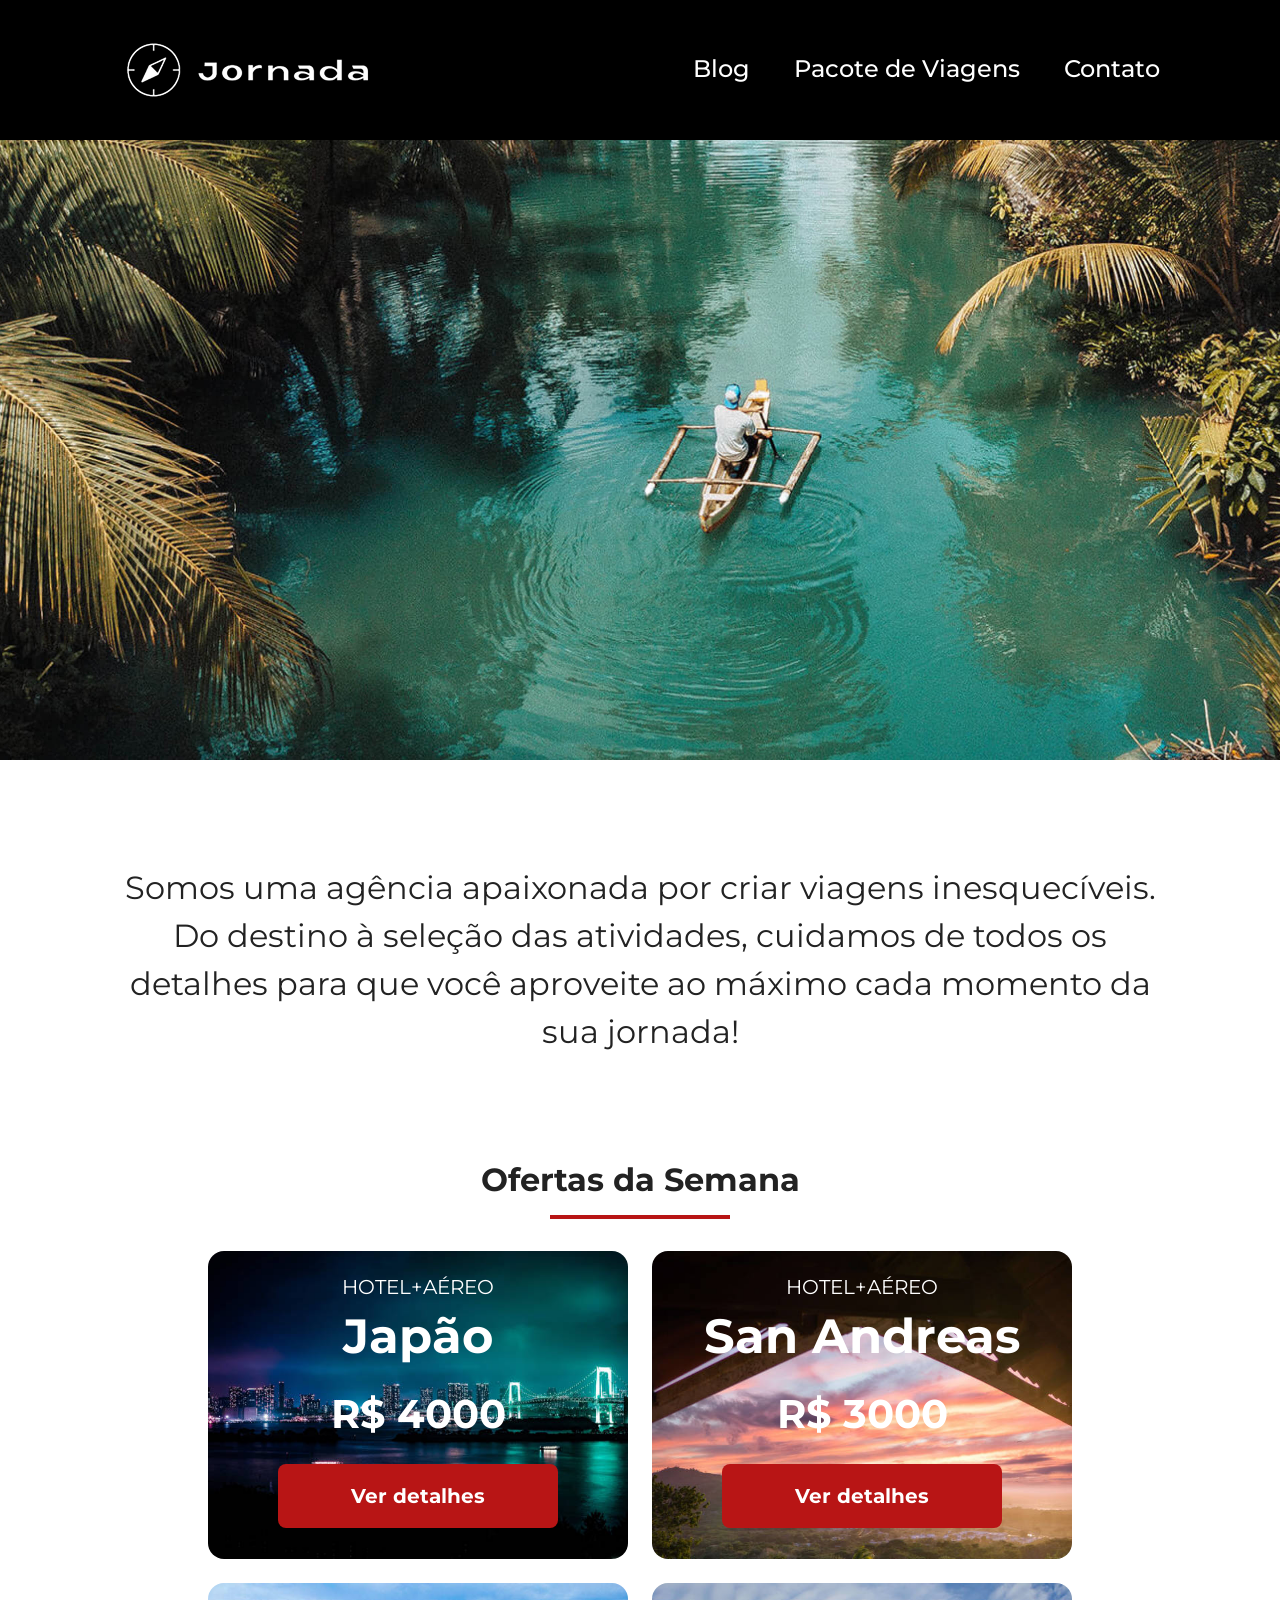
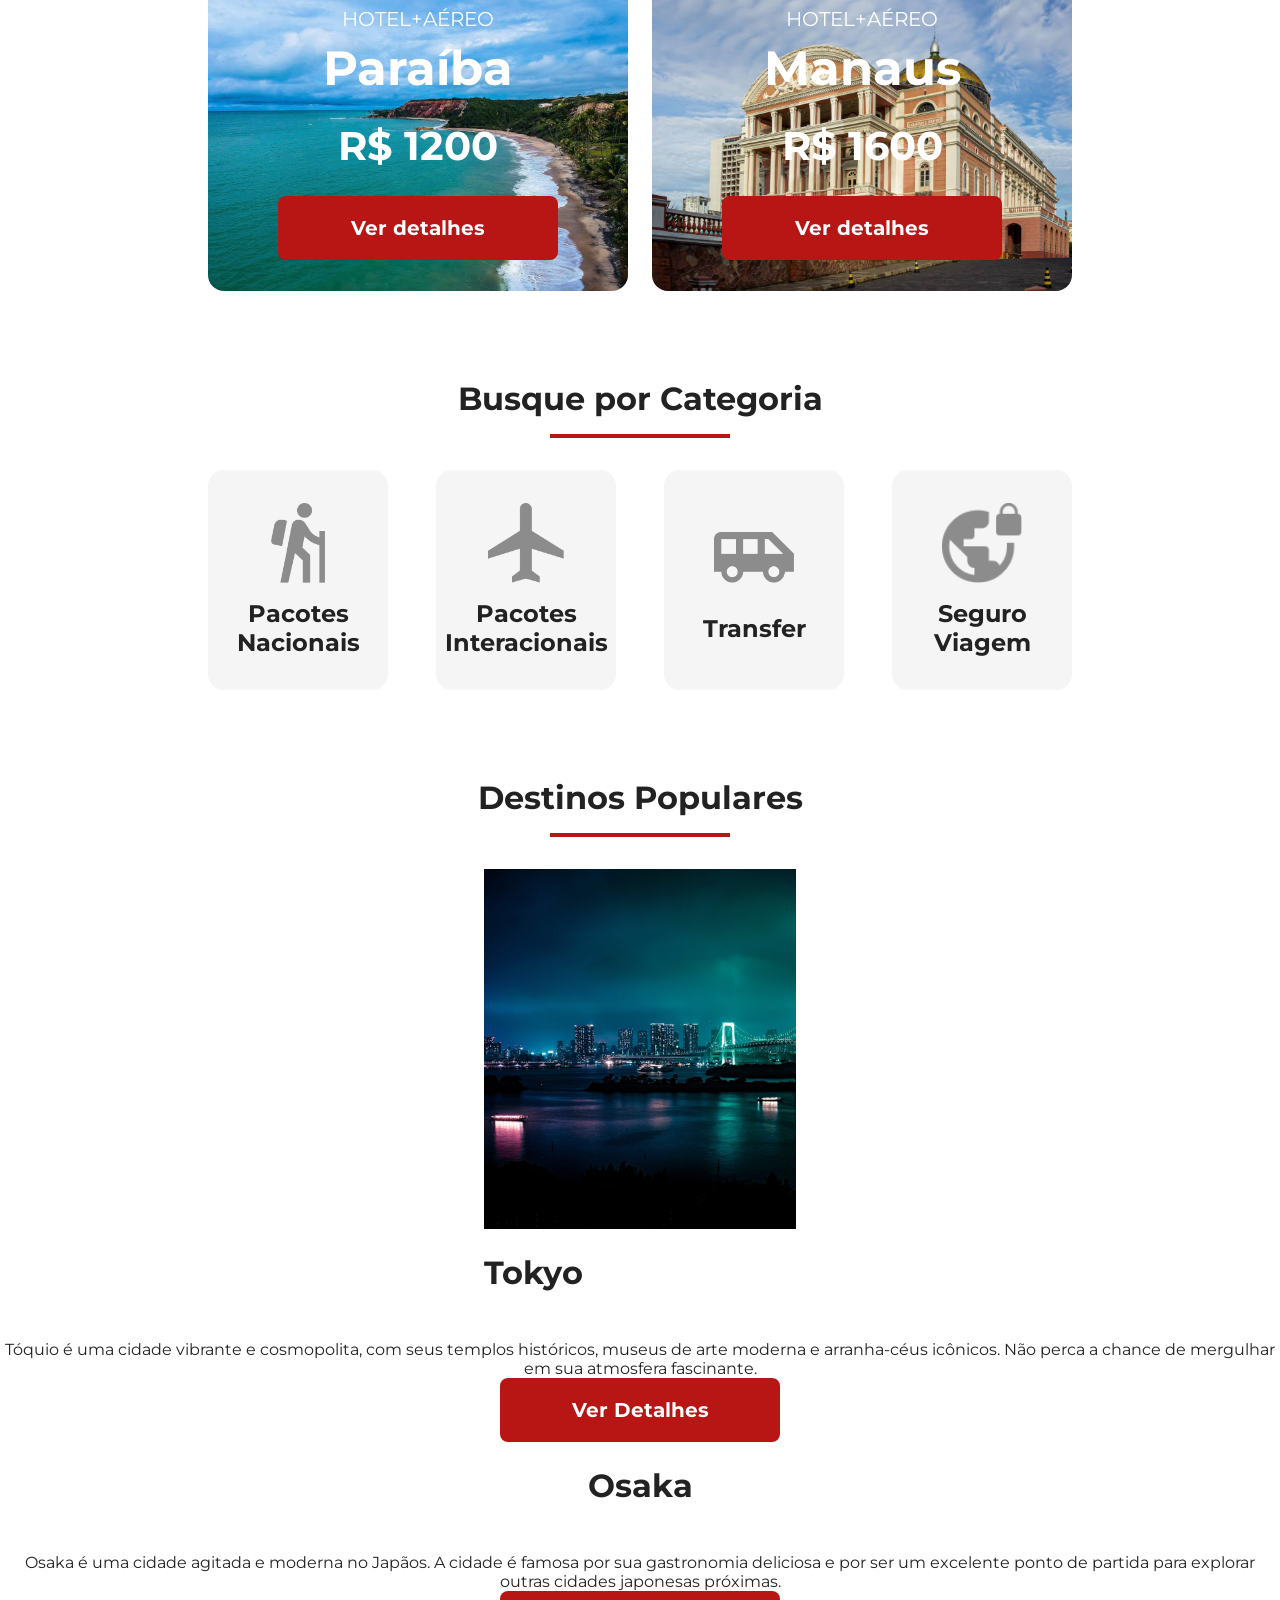
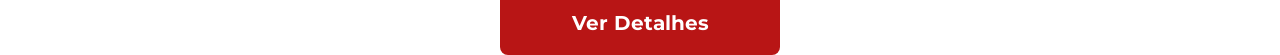
==== index.html @ f6931c03 "cria estrutura dos itens" ====
<!doctype html>
<html lang="pt-br">
  <head>
    <meta charset="UTF-8" />
    <meta name="viewport" content="width=device-width, initial-scale=1.0" />
    <meta name="theme-color" content="#000000" />
    <meta
      name="description"
      content="Jornada Viagens - Os melhores preços e pacotes de viagem do Brasil"
    />
    <meta name="og:title" content="Jornada Viagens" />
    <meta
      name="og:image"
      content="https://inuskull.github.io/jornada-viagens/Img/bussola-jornada-texto-branco.png"
    />
    <meta
      name="og:description"
      content="Os melhores preços e pacotes de viagem do Brasil"
    />
    <meta name="og:type" content="website" />
    <meta name="og:url" content="https://inuskull.github.io/jornada-viagens" />
    <link rel="stylesheet" href="./Css/style.css" />
    <link rel="icon" type="image/png" href="favicon.png" />
    <title>Jornada Viagens</title>
  </head>
  <body>
    <header>
      <a class="logo" href="index.html" title="Voltar para a página inicial">
        <img
          class="img-mobile"
          src="Img/bussola-jornada-branca.png"
          alt="Bússola do logo Jornada Viagens"
        />
        <img
          class="img-desktop"
          src="Img/bussola-jornada-texto-branco.png"
          alt="Logo do logo Jornada Viagens na cor Branca"
        />
      </a>
      <div class="navegation-menu">
        <label for="menu">
          <img src="Img/menu.png" alt="Menu" />
        </label>
        <input type="checkbox" id="menu" hidden />
        <nav>
          <ul class="list-links">
            <li>
              <a href="blog.html" target="_blank" title="Acessar Blog">Blog</a>
            </li>
            <li>
              <a
                href="pacotes.html"
                target="_blank"
                title="Acessar Pacotes de Viagem"
                >Pacote de Viagens</a
              >
            </li>
            <li>
              <a href="contato.html" target="_blank" title="Acessar Contato"
                >Contato</a
              >
            </li>
          </ul>
        </nav>
      </div>
    </header>
    <section class="hero">
      <div class="hero-img"></div>
      <h2>
        Somos uma agência apaixonada por criar viagens inesquecíveis. Do destino
        à seleção das atividades, cuidamos de todos os detalhes para que você
        aproveite ao máximo cada momento da sua jornada!
      </h2>
    </section>
    <section class="offers">
      <div class="section-title">
        <h2>Ofertas da Semana</h2>
        <hr />
      </div>
      <div class="offers-cards">
        <article class="card japao">
          <header>
            <p>HOTEL+AÉREO</p>
            <h3>
              Japão <br />
              <span> R$ 4000 </span>
            </h3>
          </header>
          <footer>
            <a class="button" href="#">Ver detalhes</a>
          </footer>
        </article>
        <article class="card sanandreas">
          <header>
            <p>HOTEL+AÉREO</p>
            <h3>
              San Andreas <br />
              <span> R$ 3000 </span>
            </h3>
          </header>
          <footer>
            <a class="button" href="#">Ver detalhes</a>
          </footer>
        </article>
        <article class="card paraiba">
          <header>
            <p>HOTEL+AÉREO</p>
            <h3>
              Paraíba <br />
              <span> R$ 1200 </span>
            </h3>
          </header>
          <footer>
            <a class="button" href="#">Ver detalhes</a>
          </footer>
        </article>
        <article class="card manaus">
          <header>
            <p>HOTEL+AÉREO</p>
            <h3>
              Manaus <br />
              <span> R$ 1600 </span>
            </h3>
          </header>
          <footer>
            <a class="button" href="#">Ver detalhes</a>
          </footer>
        </article>
      </div>
    </section>
    <section class="categories">
      <div class="section-title">
        <h2>Busque por Categoria</h2>
        <hr />
      </div>
      <div class="categories-cards">
        <a
          class="card"
          href="#"
          target="_blank"
          title="Busque pela categoria Pacotes Nacionais"
        >
          <img
            src="Img/ícone - pacotes nacionais.png"
            alt="Ícone cinza representando uma pessoa fazendo tracking."
          />
          <h3>
            Pacotes<br />
            Nacionais
          </h3>
        </a>

        <a
          class="card"
          href="#"
          target="_blank"
          title="Busque pela categoria Pacotes interacionais"
        >
          <img
            src="Img/ícone - pacotes interacionais.png"
            alt="Ícone cinza de um avião."
          />
          <h3>Pacotes Interacionais</h3>
        </a>

        <a
          class="card"
          href="#"
          target="_blank"
          title="Busque pela categoria Transfer"
        >
          <img src="Img/ícone -transfer.png" alt="Ícone de uma vãn zinza." />
          <h3>Transfer</h3>
        </a>

        <a
          class="card"
          href="#"
          target="_blank"
          title="Busque pela Seguro Viagem"
        >
          <img
            src="Img/ícone - seguro viagem.png"
            alt="Ícone do planeta terra cinza com um cadeado ao seu lado."
          />
          <h3>
            Seguro<br />
            Viagem
          </h3>
        </a>
      </div>
    </section>
    <section class="destinations">
      <div class="section-title">
        <h2>Destinos Populares</h2>
        <hr />
      </div>
      <div class="destinations-items">
        <article class="item">
          <header>
            <div class="img-item-tokyo"></div>
            <h4>Tokyo</h4>
          </header>

          <p>
            Tóquio é uma cidade vibrante e cosmopolita, com seus templos
            históricos, museus de arte moderna e arranha-céus icônicos. Não
            perca a chance de mergulhar em sua atmosfera fascinante.
          </p>
          <footer>
            <a class="button"> Ver Detalhes </a>
          </footer>
        </article>

        <article class="item">
          <header>
            <div class="img-item-osaka"></div>
            <h4>Osaka</h4>
          </header>
          <p>
            Osaka é uma cidade agitada e moderna no Japãos. A cidade é famosa
            por sua gastronomia deliciosa e por ser um excelente ponto de
            partida para explorar outras cidades japonesas próximas.
          </p>
          <footer>
            <a class="button"> Ver Detalhes </a>
          </footer>
        </article>
      </div>
    </section>
  </body>
</html>
---- Css/style.css ----
@import url(global.css);
@import url(header.css);
@import url(hero.css);
@import url(offers.css);
@import url(categories.css);
@import url(destination.css);
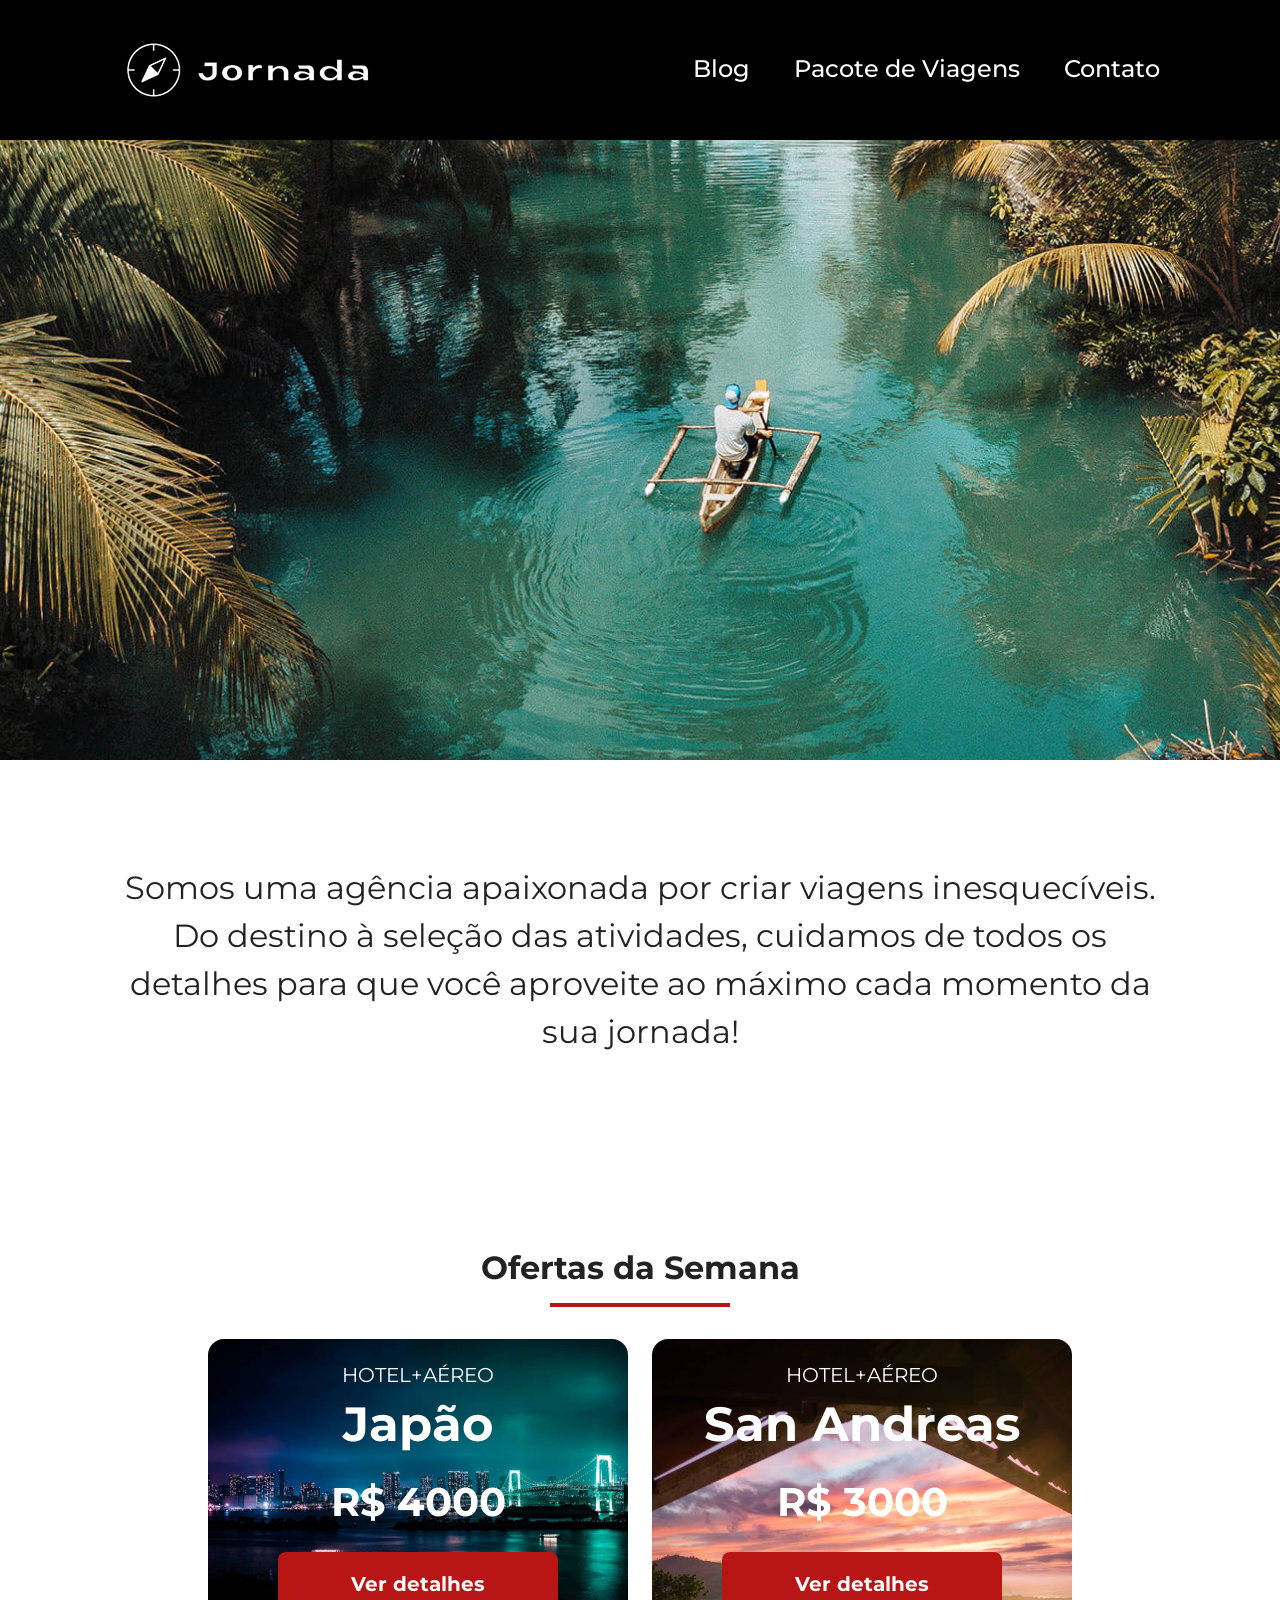
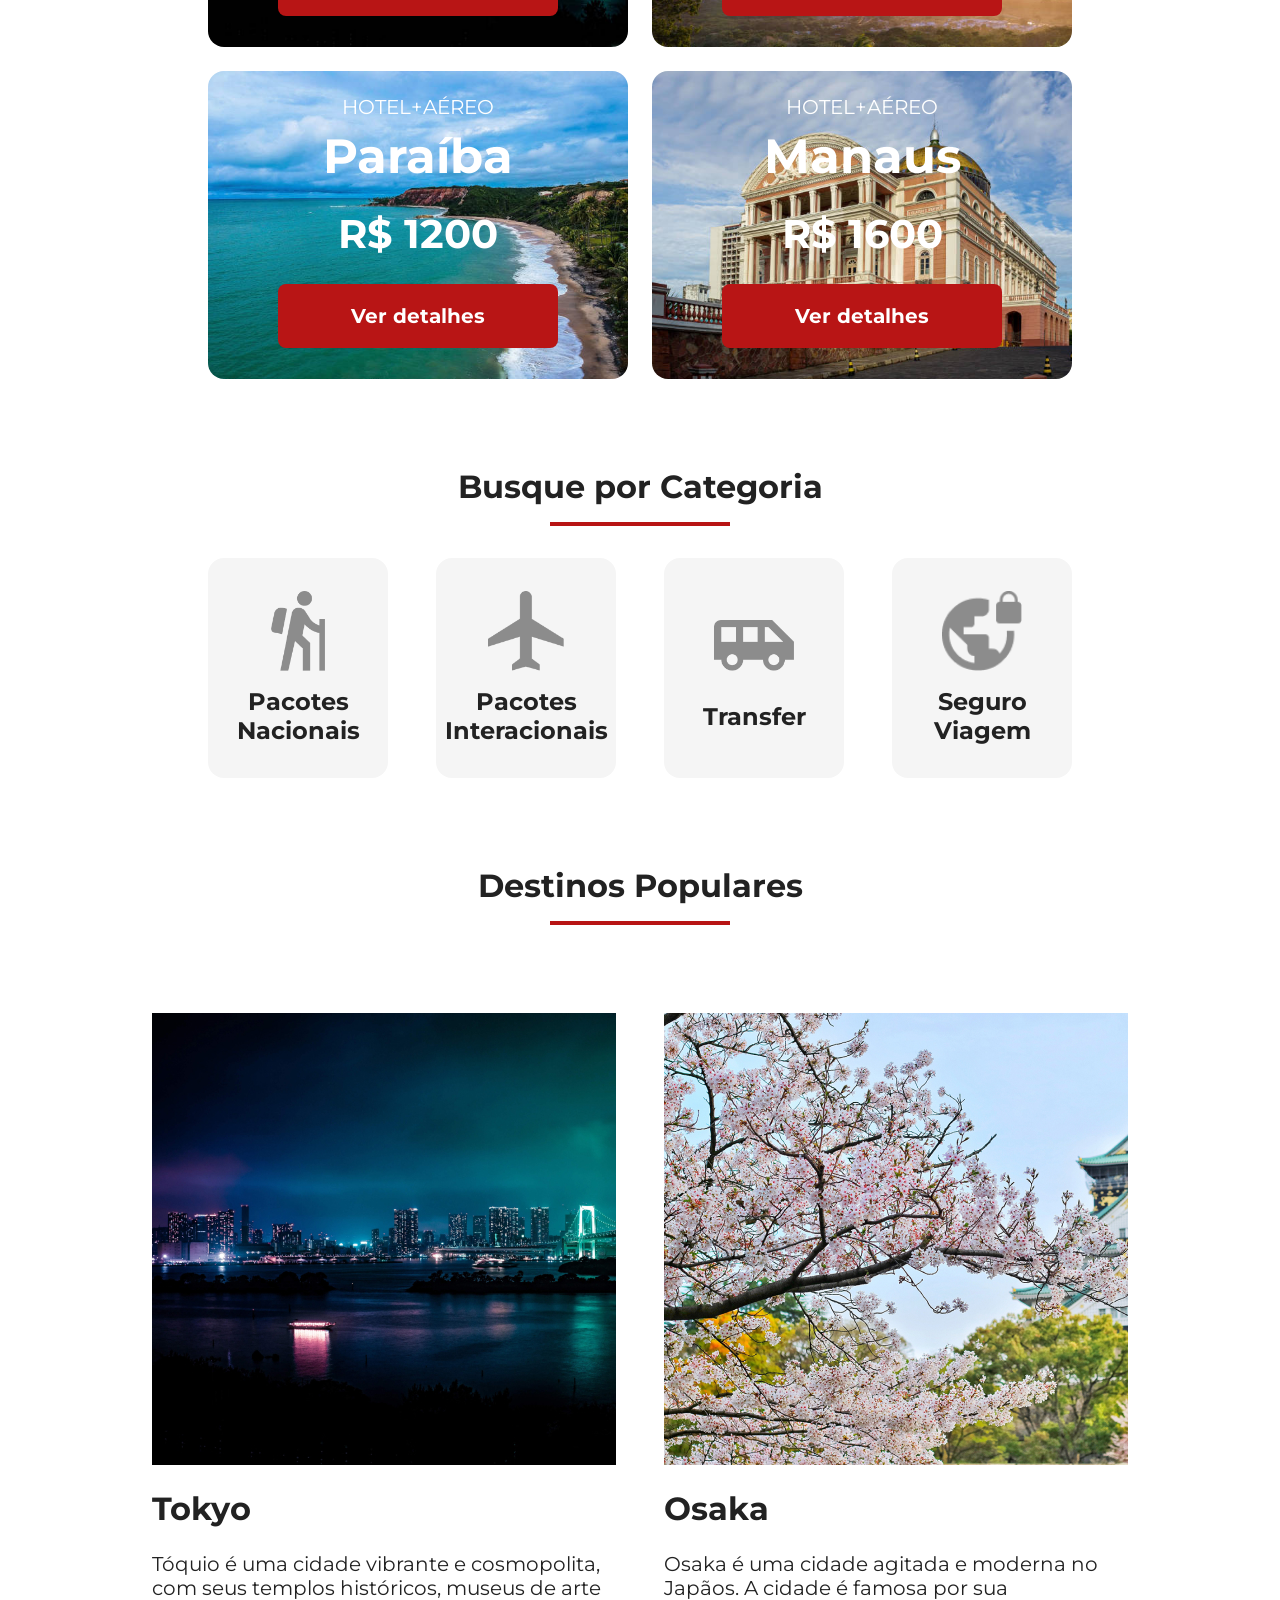
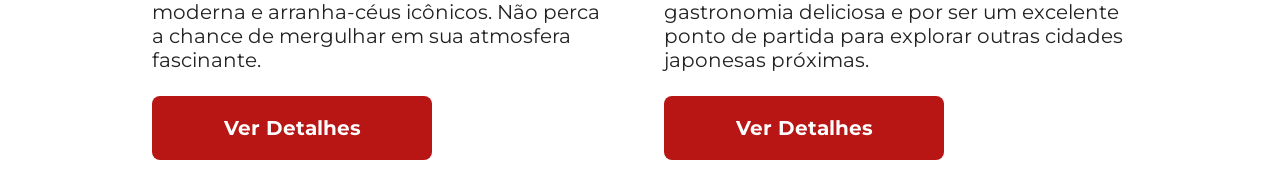
==== commit 4e7d08ac: "finaliza estilização do destinos" ====
--- a/index.html
+++ b/index.html
@@ -208,7 +208,14 @@
             perca a chance de mergulhar em sua atmosfera fascinante.
           </p>
           <footer>
-            <a class="button"> Ver Detalhes </a>
+            <a
+              class="button"
+              href="#"
+              target="_blank"
+              title="Veja mais detalhes do destino Tokyo"
+            >
+              Ver Detalhes
+            </a>
           </footer>
         </article>
 
@@ -223,7 +230,14 @@
             partida para explorar outras cidades japonesas próximas.
           </p>
           <footer>
-            <a class="button"> Ver Detalhes </a>
+            <a
+              class="button"
+              href="#"
+              target="_blank"
+              title="Veja mais detalhes do destino Osaka"
+            >
+              Ver Detalhes
+            </a>
           </footer>
         </article>
       </div>
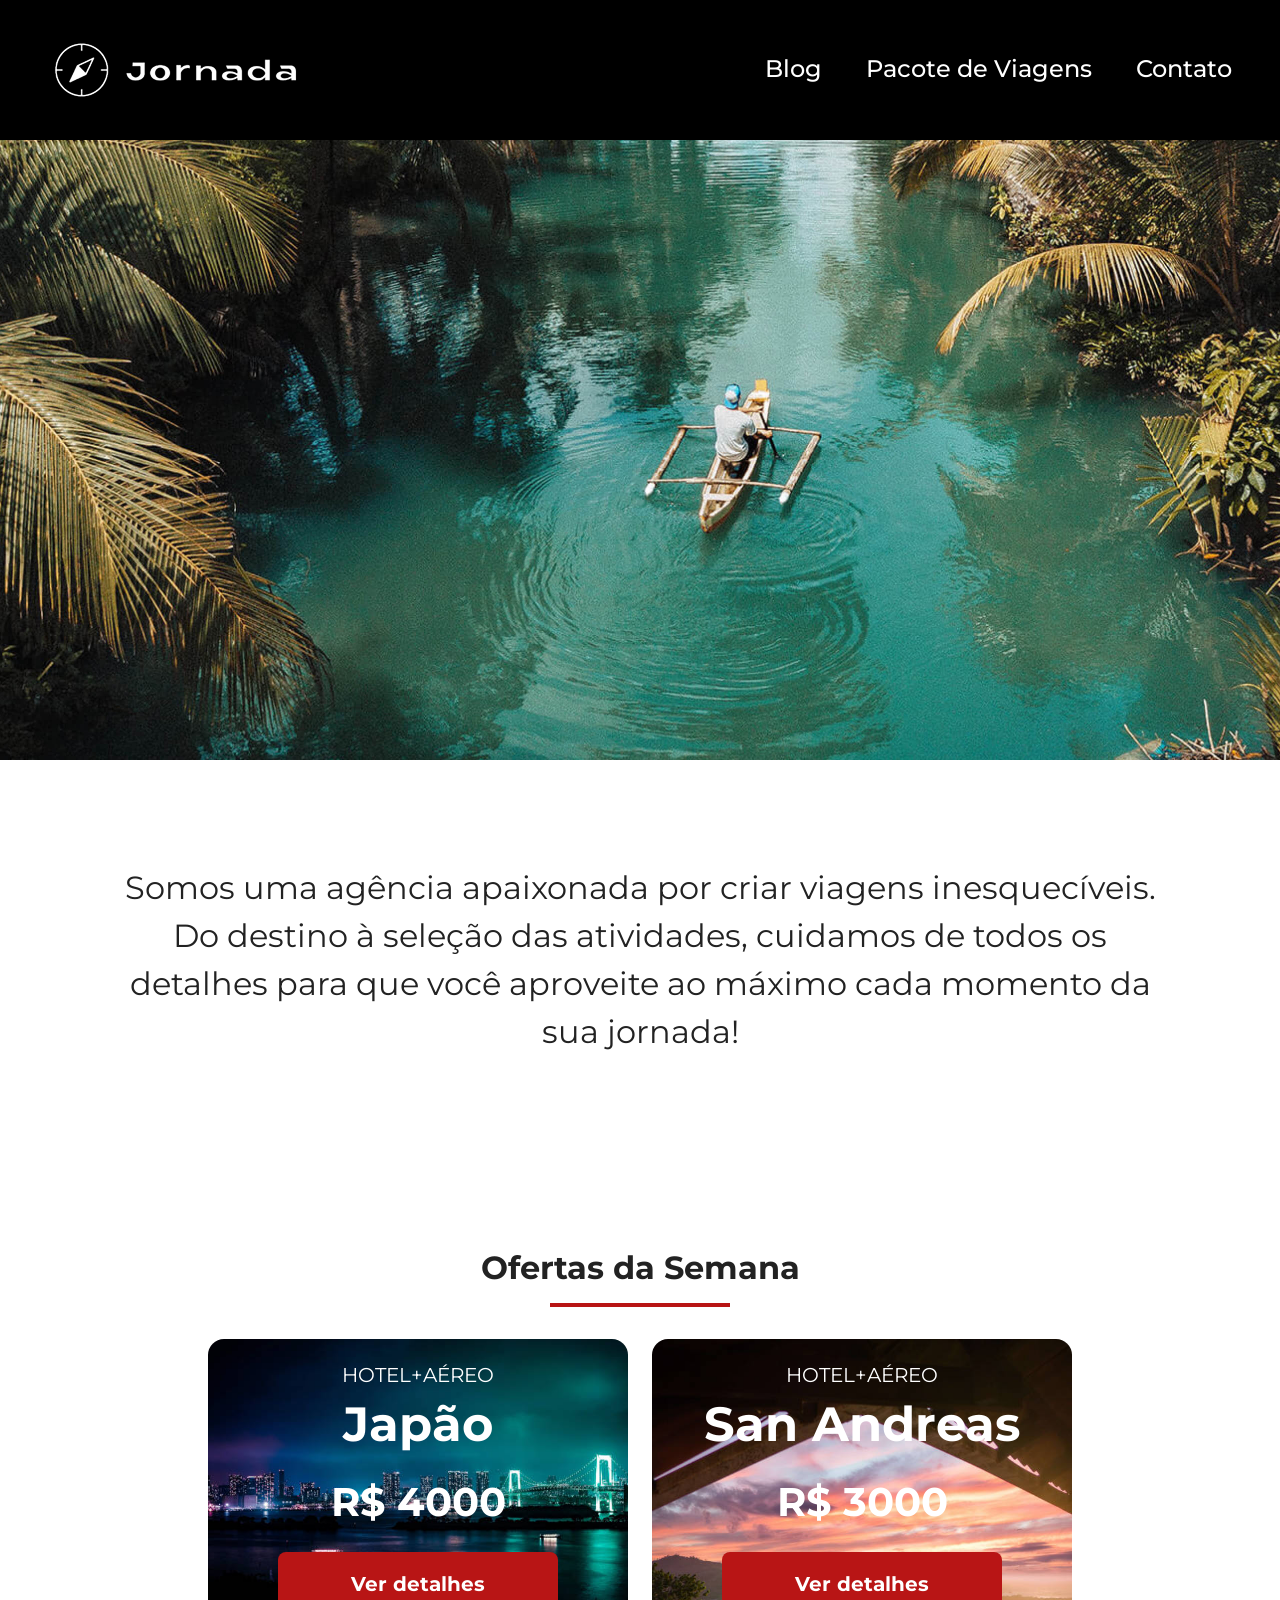
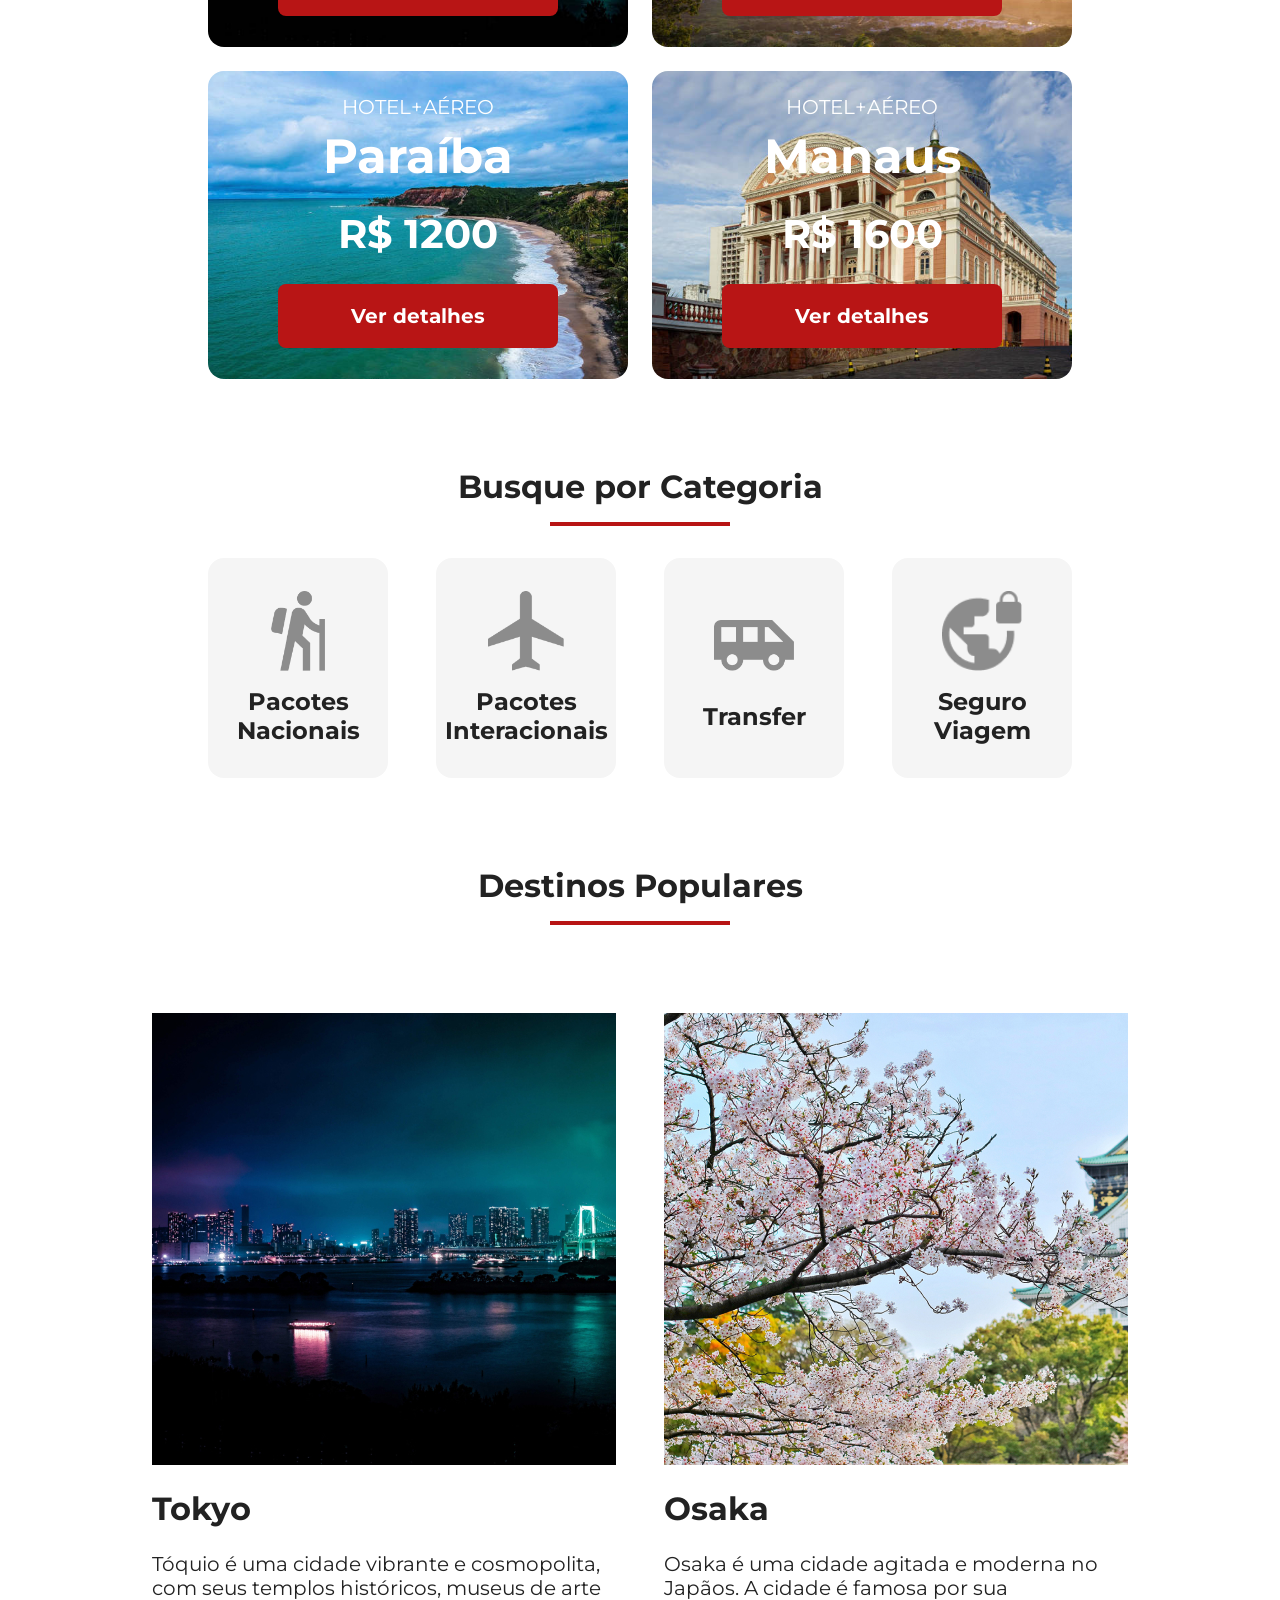
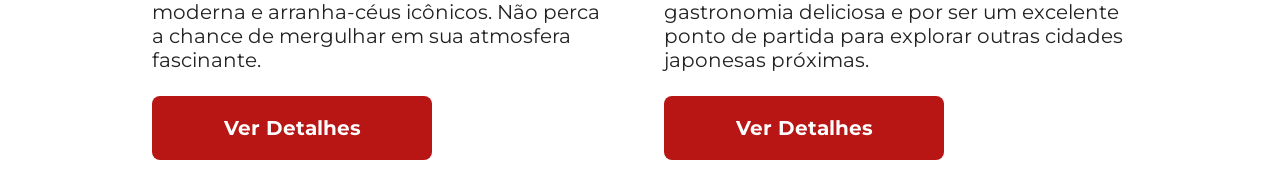
==== commit 6a8ae08a: "conserta header" ====
--- a/index.html
+++ b/index.html
@@ -24,7 +24,7 @@
     <title>Jornada Viagens</title>
   </head>
   <body>
-    <header>
+    <header class="main-header">
       <a class="logo" href="index.html" title="Voltar para a página inicial">
         <img
           class="img-mobile"
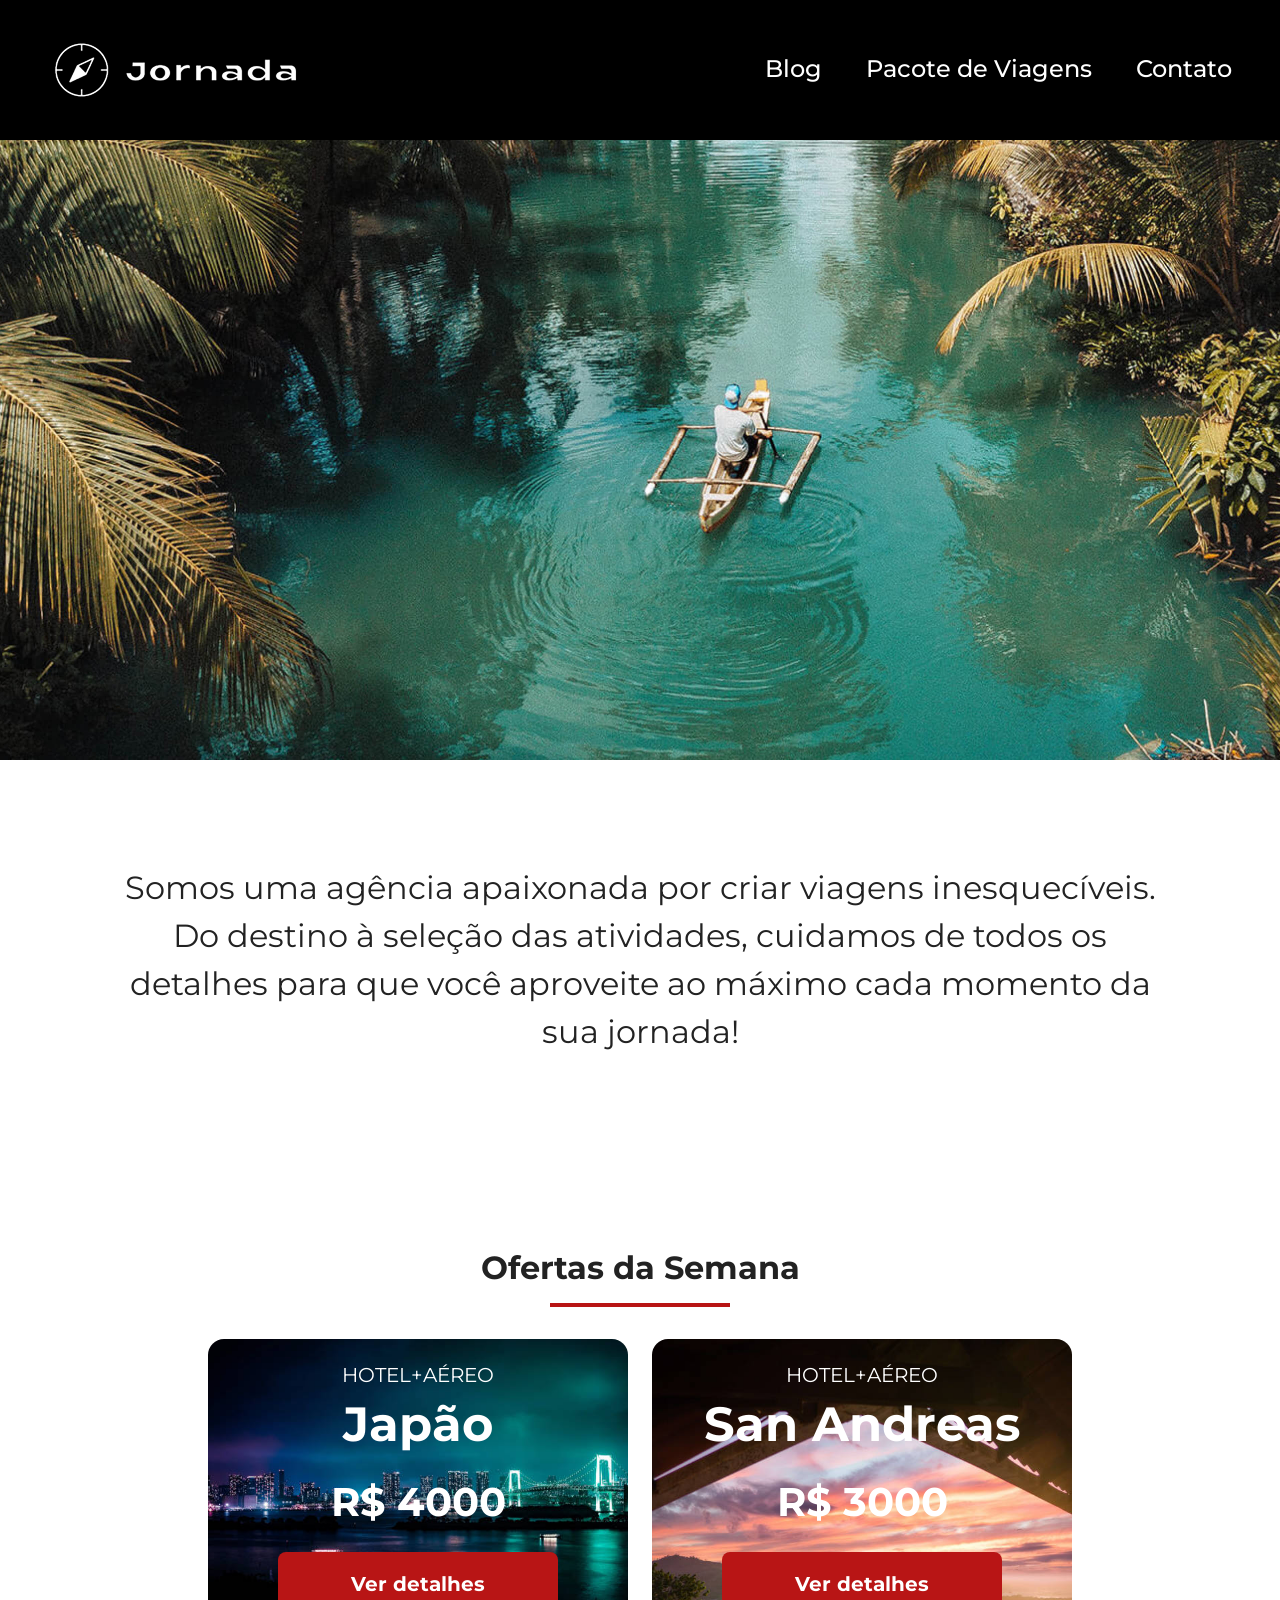
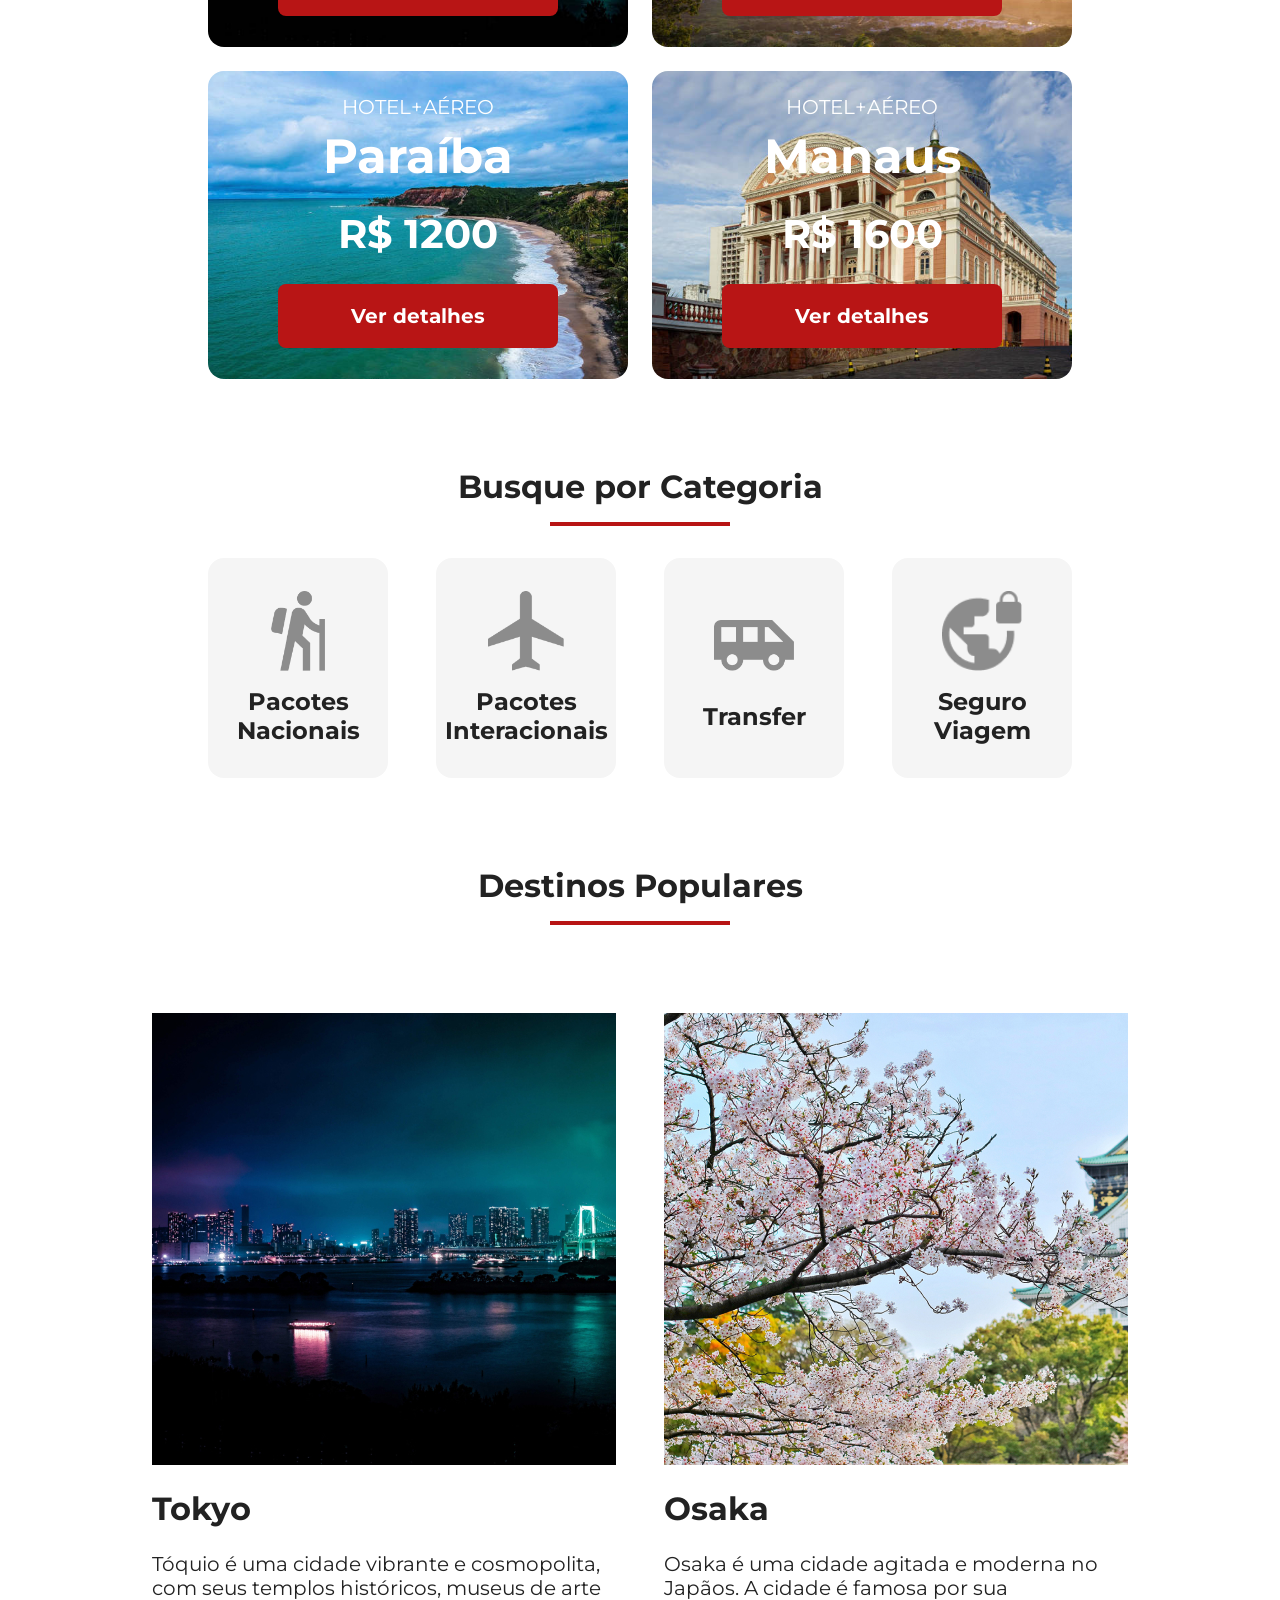
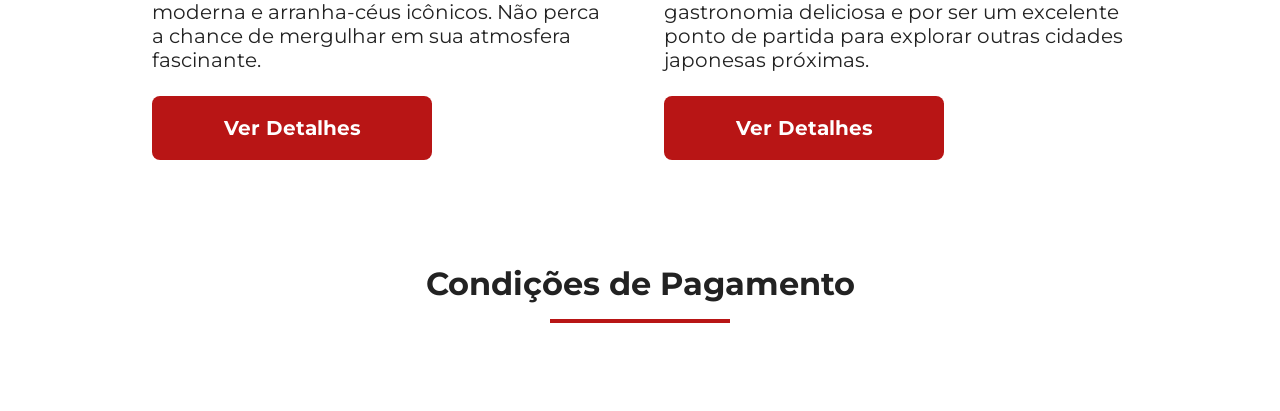
==== commit e4423339: "adiciona estrutura da seção payments" ====
--- a/index.html
+++ b/index.html
@@ -242,5 +242,20 @@
         </article>
       </div>
     </section>
+    <section class="payments">
+      <div class="section-title">
+        <h2>Condições de Pagamento</h2>
+        <hr />
+      </div>
+      <div class="text-content">
+        <h3></h3>
+        <p></p>
+      </div>
+      <div class="image-content">
+       <div class="image bag"></div>
+       <div class="image passport"></div>
+       <div class="image people"></div>
+      </div>
+    </section>
   </body>
 </html>
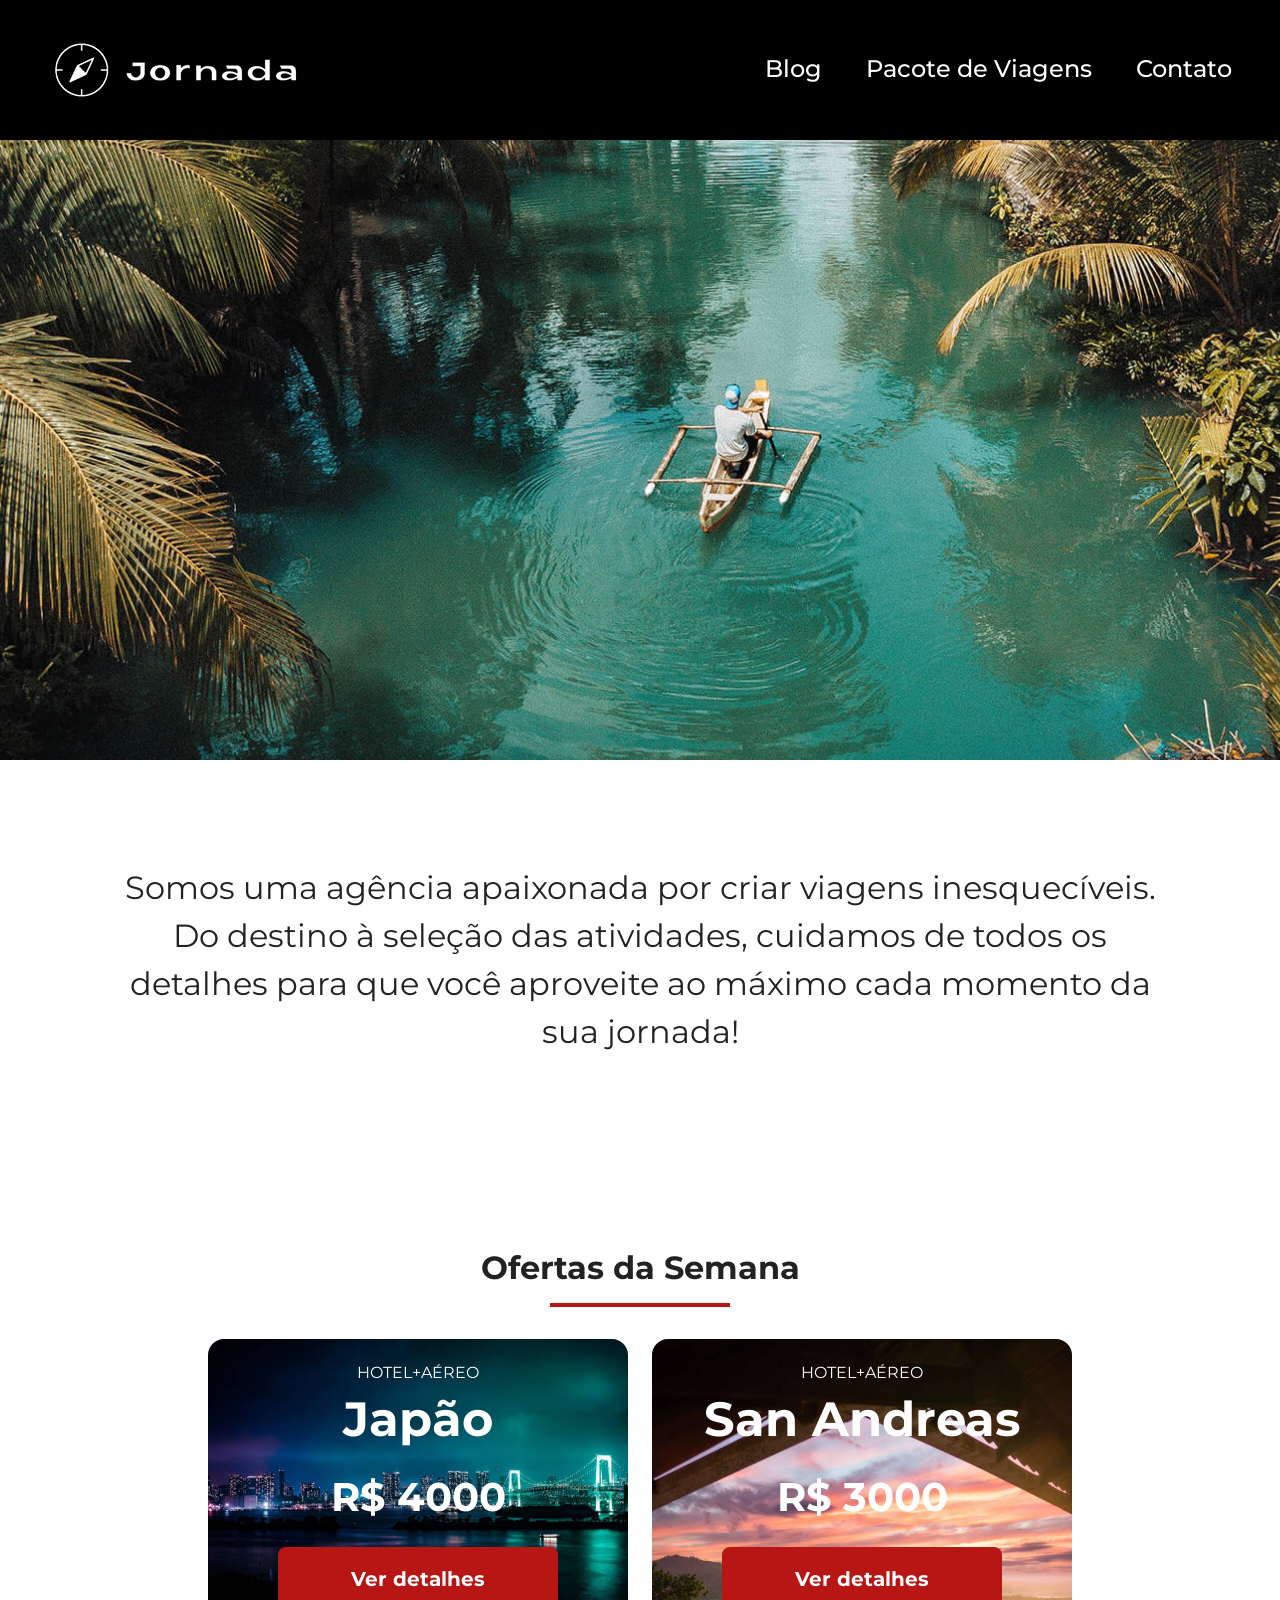
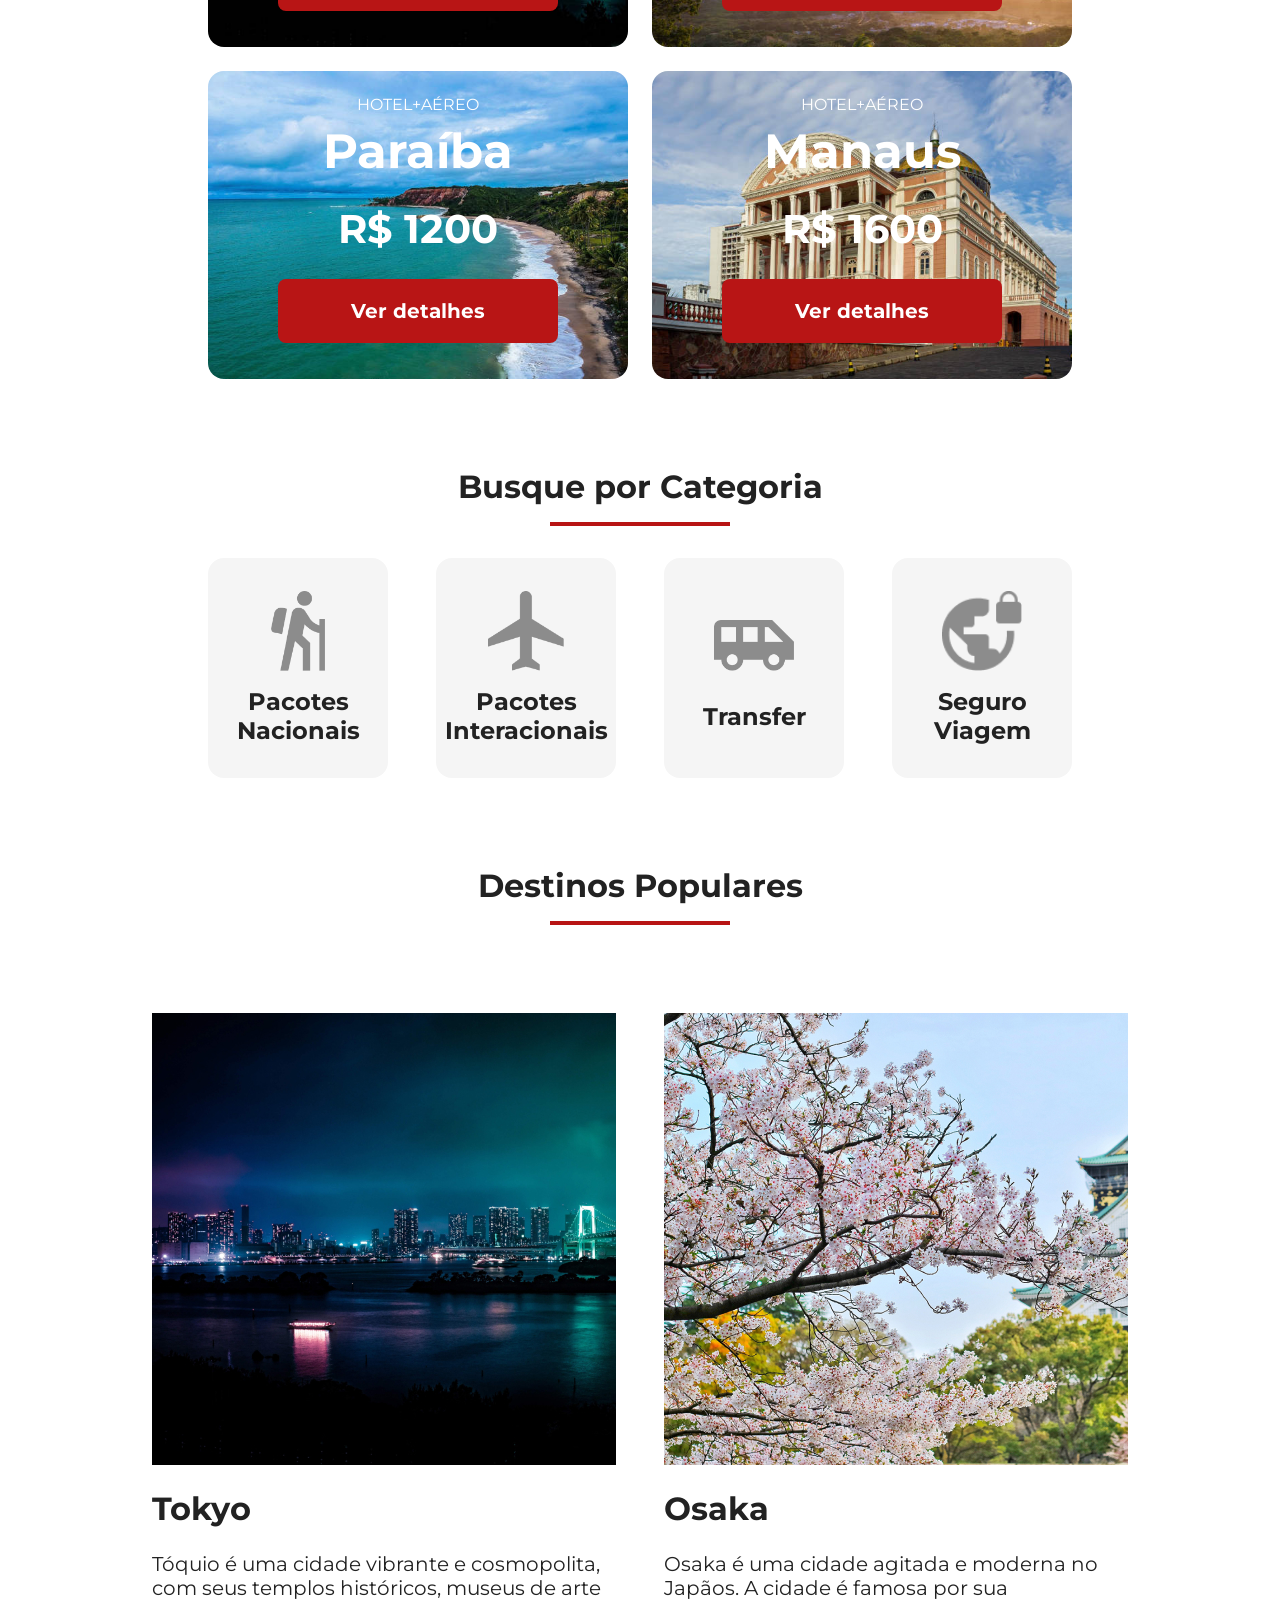
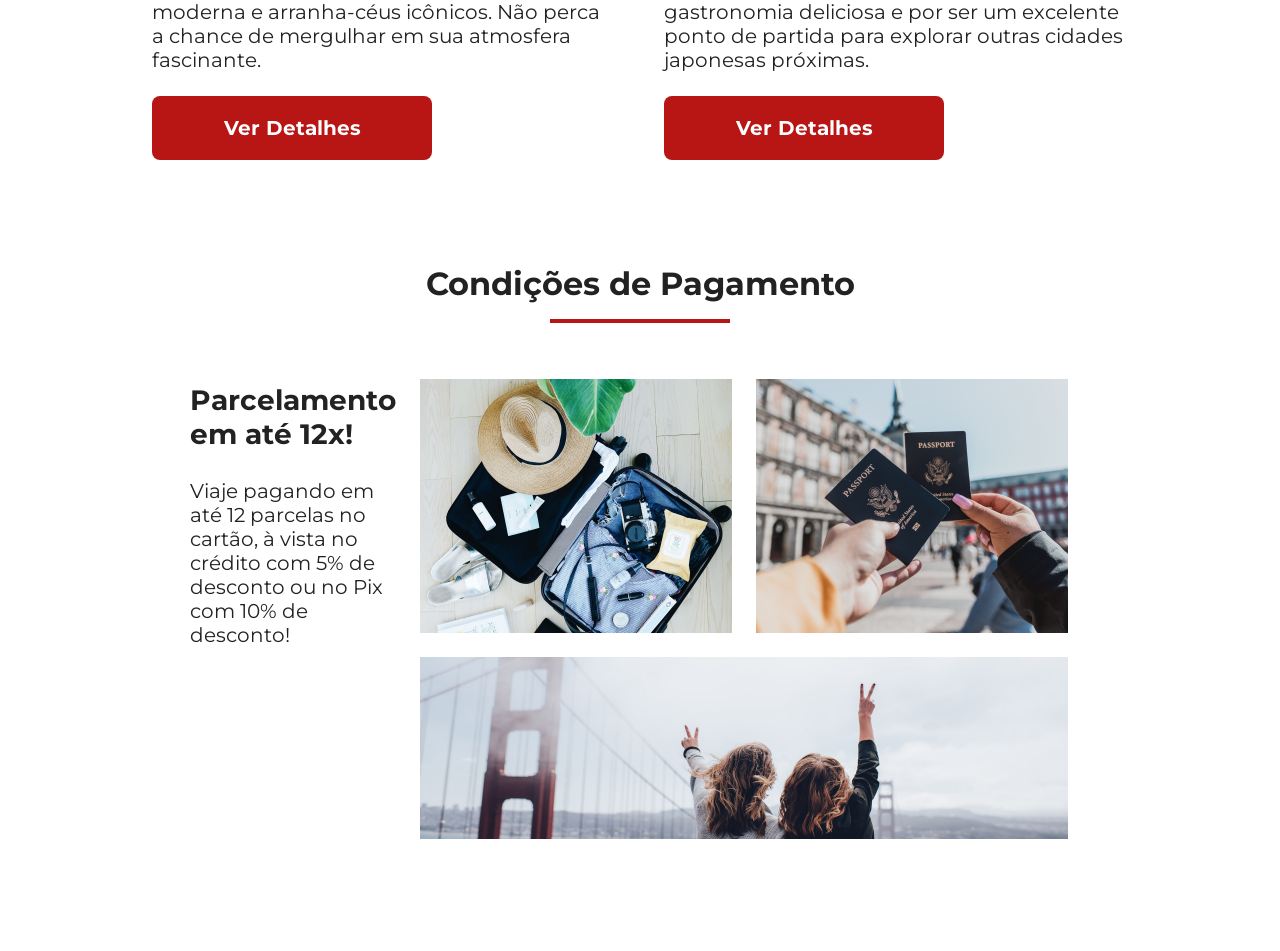
==== commit 5e822c95: "finaliza seção de pagamentos" ====
--- a/index.html
+++ b/index.html
@@ -130,7 +130,7 @@
     </section>
     <section class="categories">
       <div class="section-title">
-        <h2>Busque por Categoria</h2>
+        <h2 class="content-title">Busque por Categoria</h2>
         <hr />
       </div>
       <div class="categories-cards">
@@ -144,7 +144,7 @@
             src="Img/ícone - pacotes nacionais.png"
             alt="Ícone cinza representando uma pessoa fazendo tracking."
           />
-          <h3>
+          <h3 class="content-title">
             Pacotes<br />
             Nacionais
           </h3>
@@ -160,7 +160,7 @@
             src="Img/ícone - pacotes interacionais.png"
             alt="Ícone cinza de um avião."
           />
-          <h3>Pacotes Interacionais</h3>
+          <h3 class="content-title">Pacotes Interacionais</h3>
         </a>
 
         <a
@@ -170,7 +170,7 @@
           title="Busque pela categoria Transfer"
         >
           <img src="Img/ícone -transfer.png" alt="Ícone de uma vãn zinza." />
-          <h3>Transfer</h3>
+          <h3 class="content-title">Transfer</h3>
         </a>
 
         <a
@@ -183,7 +183,7 @@
             src="Img/ícone - seguro viagem.png"
             alt="Ícone do planeta terra cinza com um cadeado ao seu lado."
           />
-          <h3>
+          <h3 class="content-title">
             Seguro<br />
             Viagem
           </h3>
@@ -192,17 +192,17 @@
     </section>
     <section class="destinations">
       <div class="section-title">
-        <h2>Destinos Populares</h2>
+        <h2 class="content-title">Destinos Populares</h2>
         <hr />
       </div>
       <div class="destinations-items">
         <article class="item">
           <header>
             <div class="img-item-tokyo"></div>
-            <h4>Tokyo</h4>
-          </header>
-
-          <p>
+            <h4 class="content-title">Tokyo</h4>
+          </header>
+
+          <p class="content-text">
             Tóquio é uma cidade vibrante e cosmopolita, com seus templos
             históricos, museus de arte moderna e arranha-céus icônicos. Não
             perca a chance de mergulhar em sua atmosfera fascinante.
@@ -224,7 +224,7 @@
             <div class="img-item-osaka"></div>
             <h4>Osaka</h4>
           </header>
-          <p>
+          <p class="content-text">
             Osaka é uma cidade agitada e moderna no Japãos. A cidade é famosa
             por sua gastronomia deliciosa e por ser um excelente ponto de
             partida para explorar outras cidades japonesas próximas.
@@ -244,17 +244,22 @@
     </section>
     <section class="payments">
       <div class="section-title">
-        <h2>Condições de Pagamento</h2>
-        <hr />
-      </div>
-      <div class="text-content">
-        <h3></h3>
-        <p></p>
-      </div>
-      <div class="image-content">
-       <div class="image bag"></div>
-       <div class="image passport"></div>
-       <div class="image people"></div>
+        <h2 class="content-title">Condições de Pagamento</h2>
+        <hr />
+      </div>
+      <div class="content-container">
+        <div class="text-content">
+          <h3 class="content-title">Parcelamento em até 12x!</h3>
+          <p class="content-text">
+            Viaje pagando em até 12 parcelas no cartão, à vista no crédito com
+            5% de desconto ou no Pix com 10% de desconto!
+          </p>
+        </div>
+        <div class="image-gallery">
+          <div class="image-bag"></div>
+          <div class="image-passport"></div>
+          <div class="image-people"></div>
+        </div>
       </div>
     </section>
   </body>
--- a/Css/style.css
+++ b/Css/style.css
@@ -3,4 +3,5 @@
 @import url(hero.css);
 @import url(offers.css);
 @import url(categories.css);
-@import url(destination.css);+@import url(destination.css);
+@import url(payments.css);
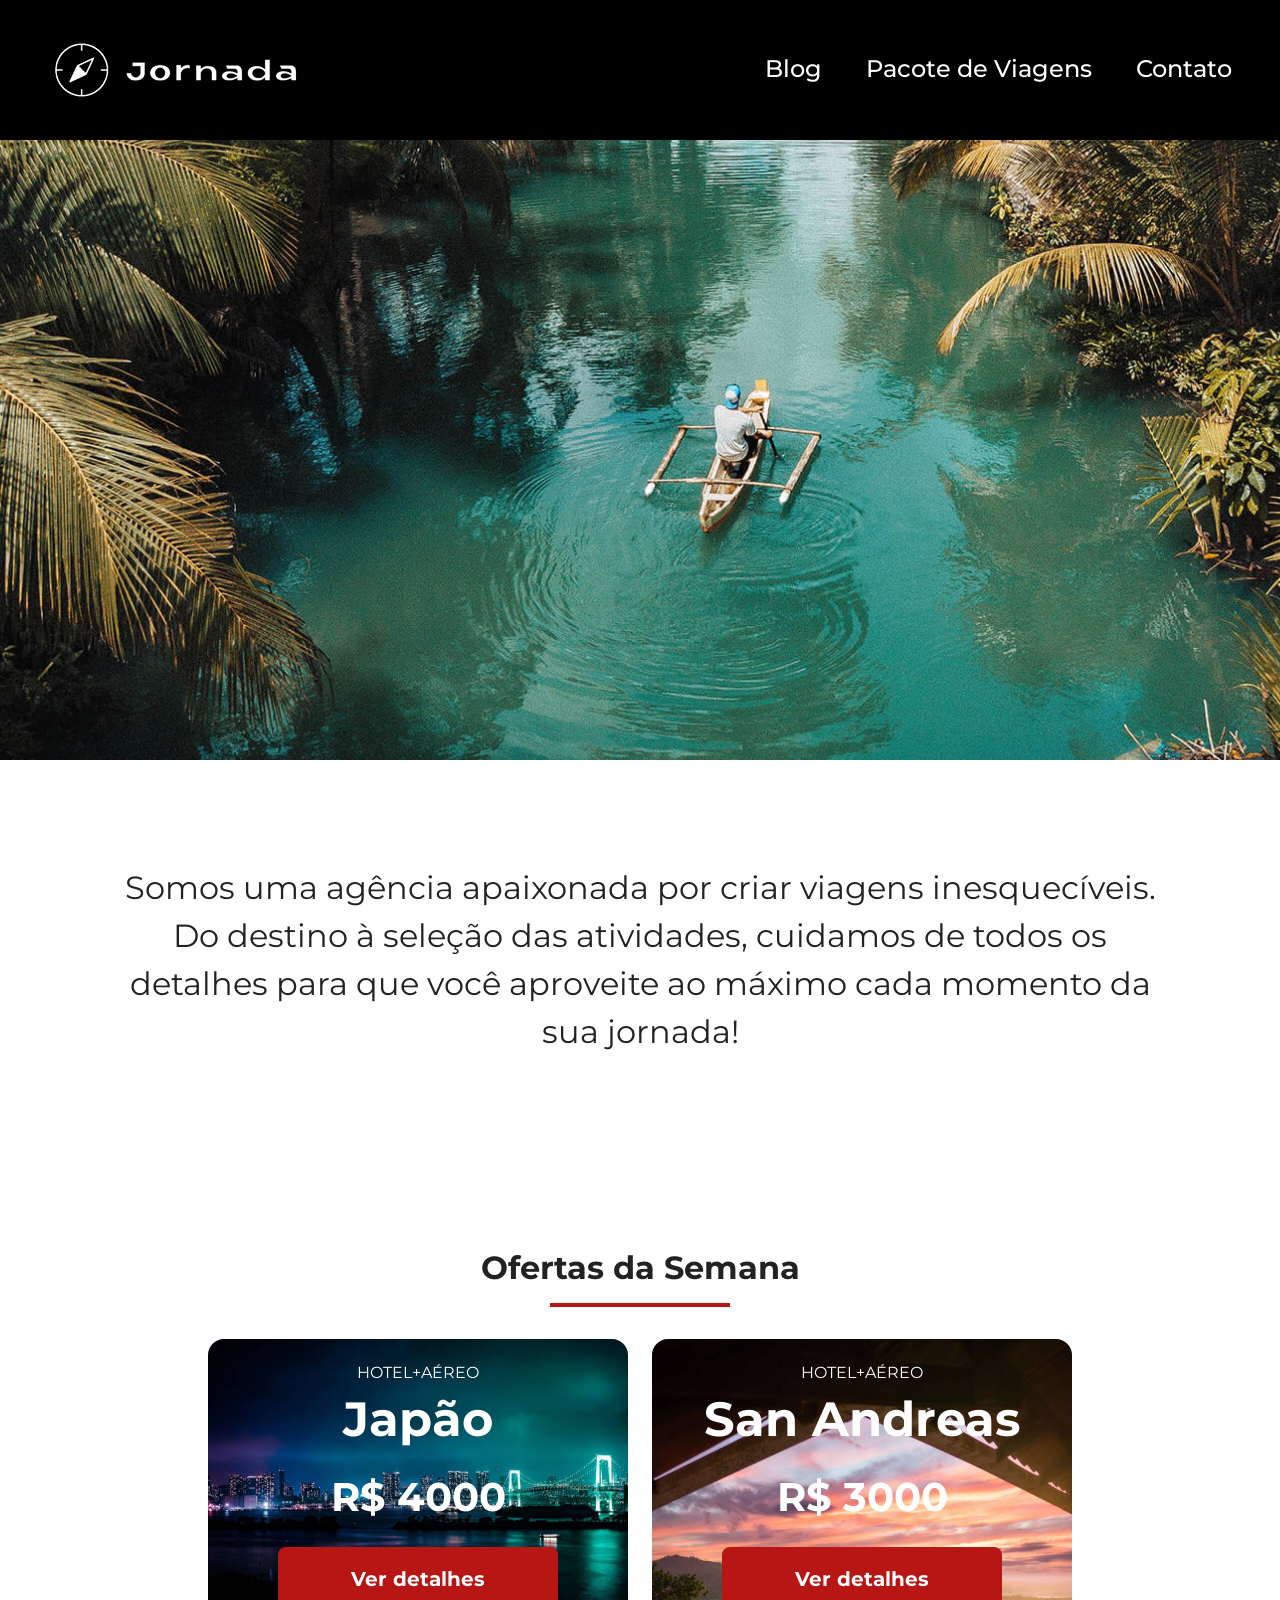
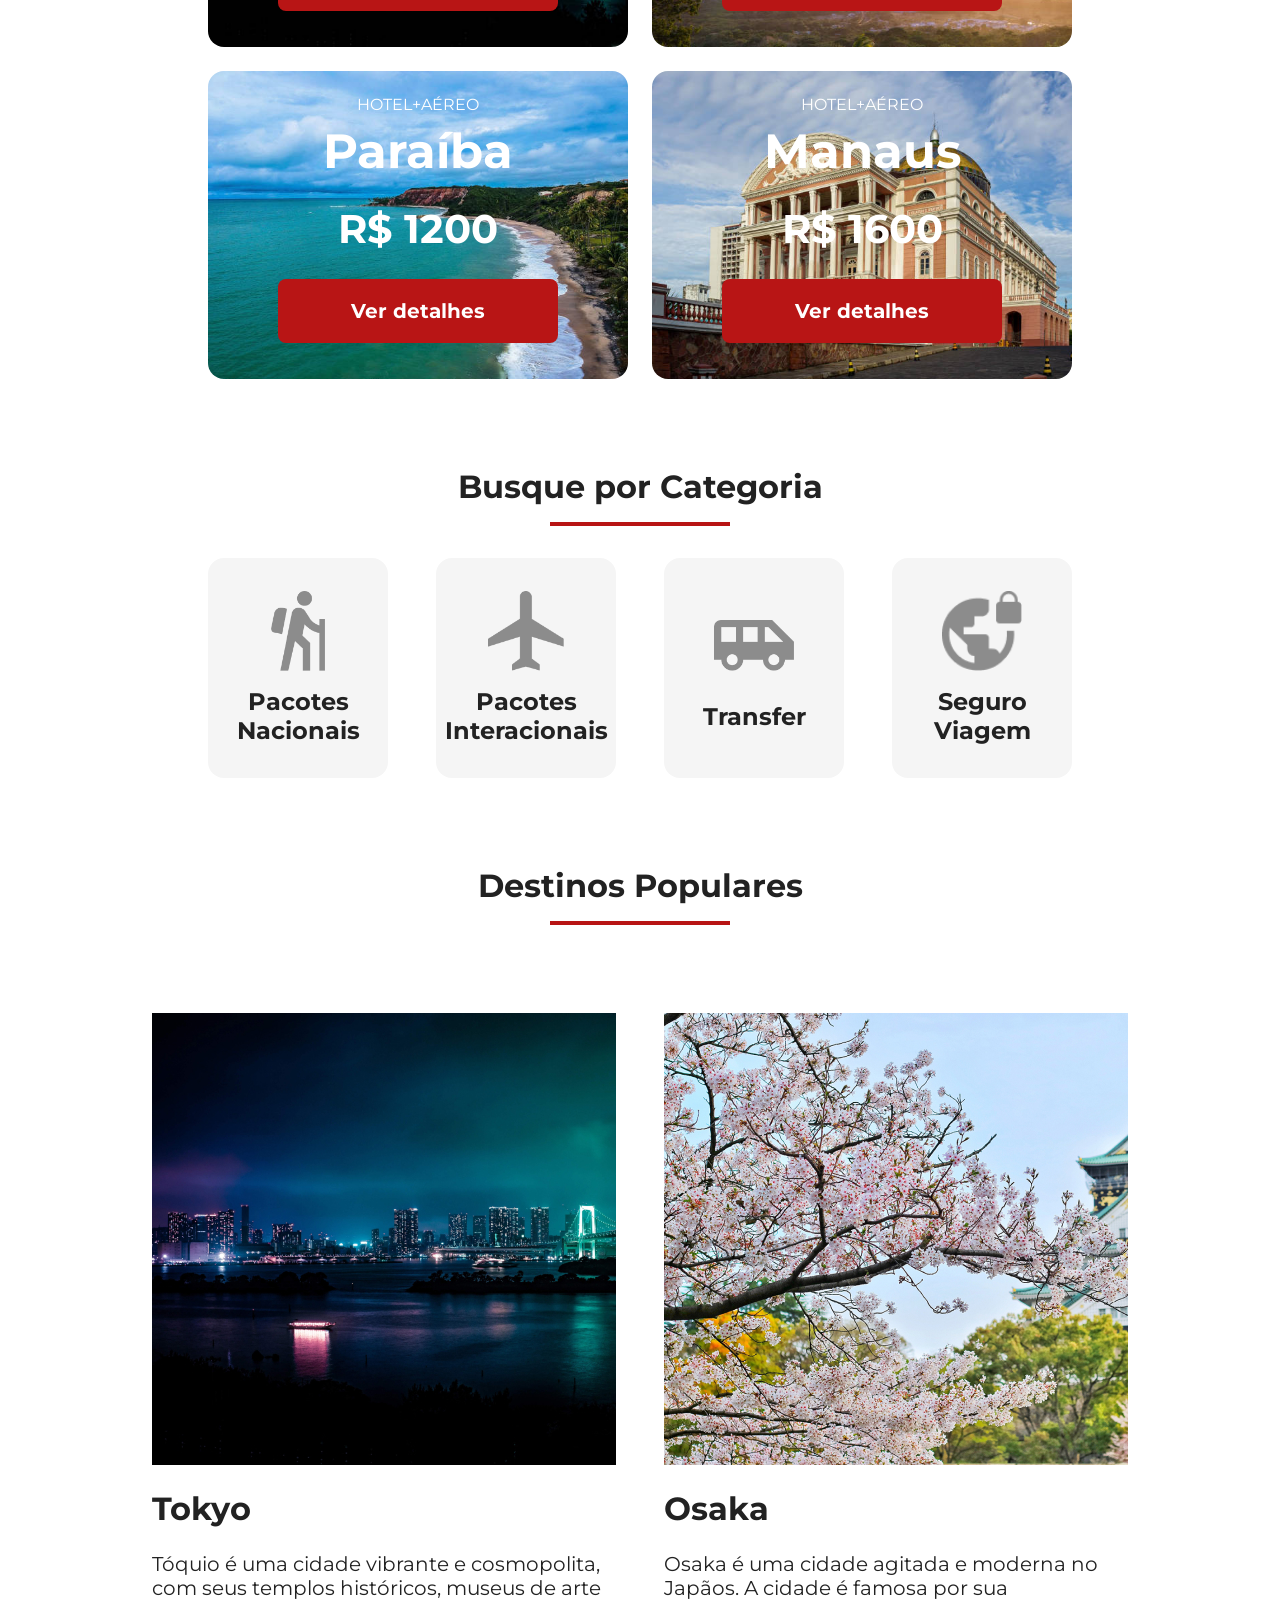
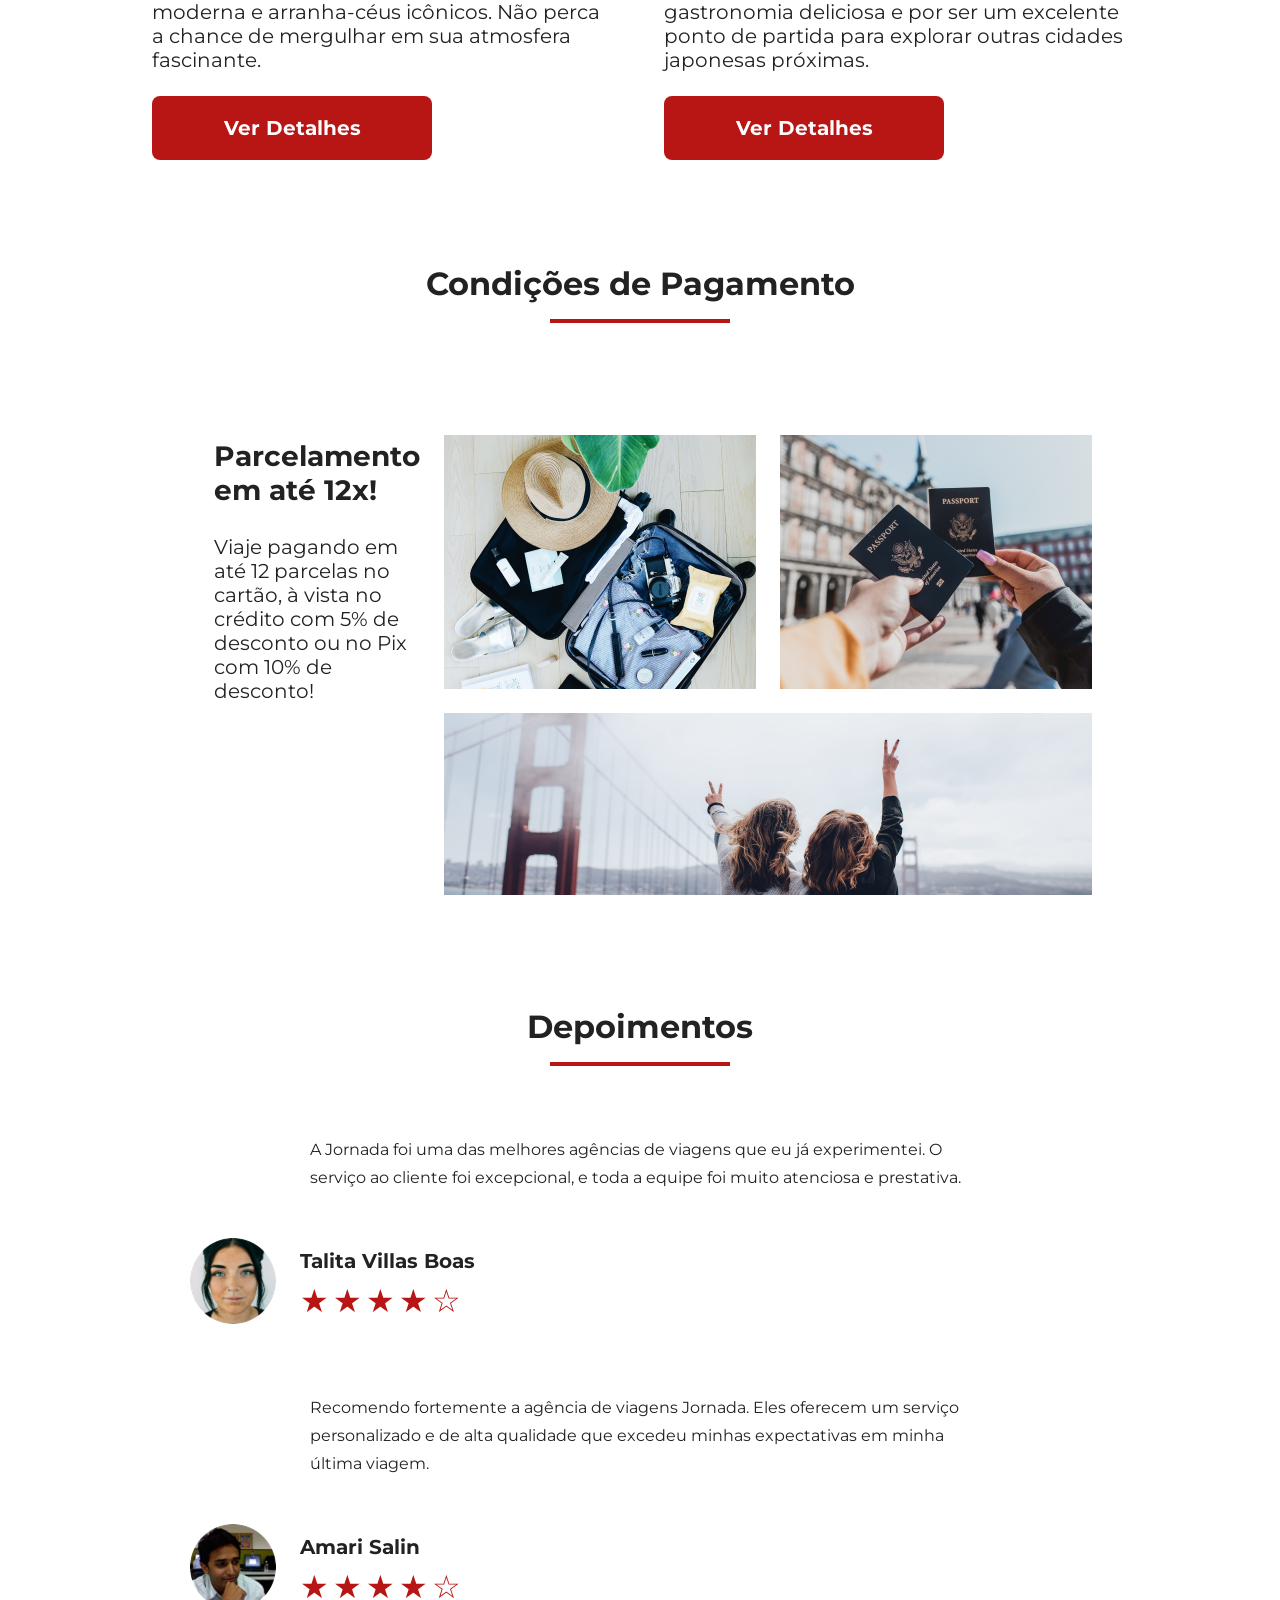
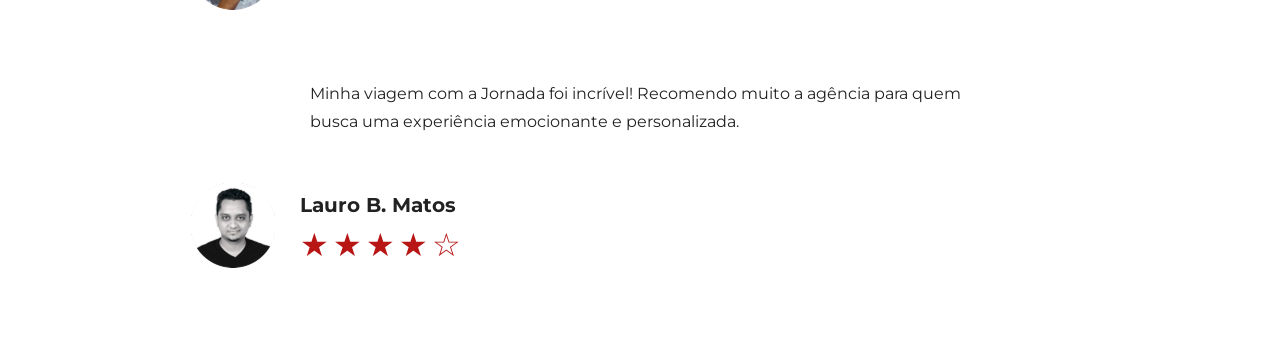
==== commit 95364123: "finaliza estilização da seção testimonials pro mobile" ====
--- a/index.html
+++ b/index.html
@@ -262,5 +262,85 @@
         </div>
       </div>
     </section>
+    <section class="testimonials">
+      <div class="section-title">
+        <h2 class="content-title">Depoimentos</h2>
+        <hr />
+      </div>
+      <div class="testimonials-container">
+        <article>
+          <header>
+            <p>
+              A Jornada foi uma das melhores agências de viagens que eu já
+              experimentei. O serviço ao cliente foi excepcional, e toda a
+              equipe foi muito atenciosa e prestativa.
+            </p>
+          </header>
+          <footer>
+            <img
+              src="Img/avatar-talita.png"
+              alt="Imagem de perfil da cliente Talita Villas Boas"
+            />
+            <div class="profile-content">
+              <h4>Talita Villas Boas</h4>
+              <div class="rating">
+                <span class="star">★</span>
+                <span class="star">★</span>
+                <span class="star">★</span>
+                <span class="star">★</span>
+                <span class="star">☆</span>
+              </div>
+          </footer>
+        </article>
+        <article>
+          <header>
+            <p>
+              Recomendo fortemente a agência de viagens Jornada. Eles oferecem
+              um serviço personalizado e de alta qualidade que excedeu minhas
+              expectativas em minha última viagem.
+            </p>
+          </header>
+          <footer>
+            <img
+              src="Img/avatar-amari.png"
+              alt="Imagem de perfil do cliente Amari Salin"
+            />
+            <div class="profile-content">
+              <h4>Amari Salin</h4>
+              <div class="rating">
+                <span class="star">★</span>
+                <span class="star">★</span>
+                <span class="star">★</span>
+                <span class="star">★</span>
+                <span class="star">☆</span>
+              </div>
+            </div>
+          </footer>
+        </article>
+        <article>
+          <header>
+            <p>
+              Minha viagem com a Jornada foi incrível! Recomendo muito a agência
+              para quem busca uma experiência emocionante e personalizada.
+            </p>
+          </header>
+          <footer>
+            <img
+              src="Img/avatar-lauro.png"
+              alt="Imagem de perfil do cliente Lauro B. Matos"
+            />
+            <div class="profile-content">
+              <h4>Lauro B. Matos</h4>
+              <div class="rating">
+                <span class="star">★</span>
+                <span class="star">★</span>
+                <span class="star">★</span>
+                <span class="star">★</span>
+                <span class="star">☆</span>
+              </div>
+          </footer>
+        </article>
+      </div>
+    </section>
   </body>
 </html>
--- a/Css/style.css
+++ b/Css/style.css
@@ -4,4 +4,5 @@
 @import url(offers.css);
 @import url(categories.css);
 @import url(destination.css);
-@import url(payments.css);+@import url(payments.css);
+@import url(testimonials.css);
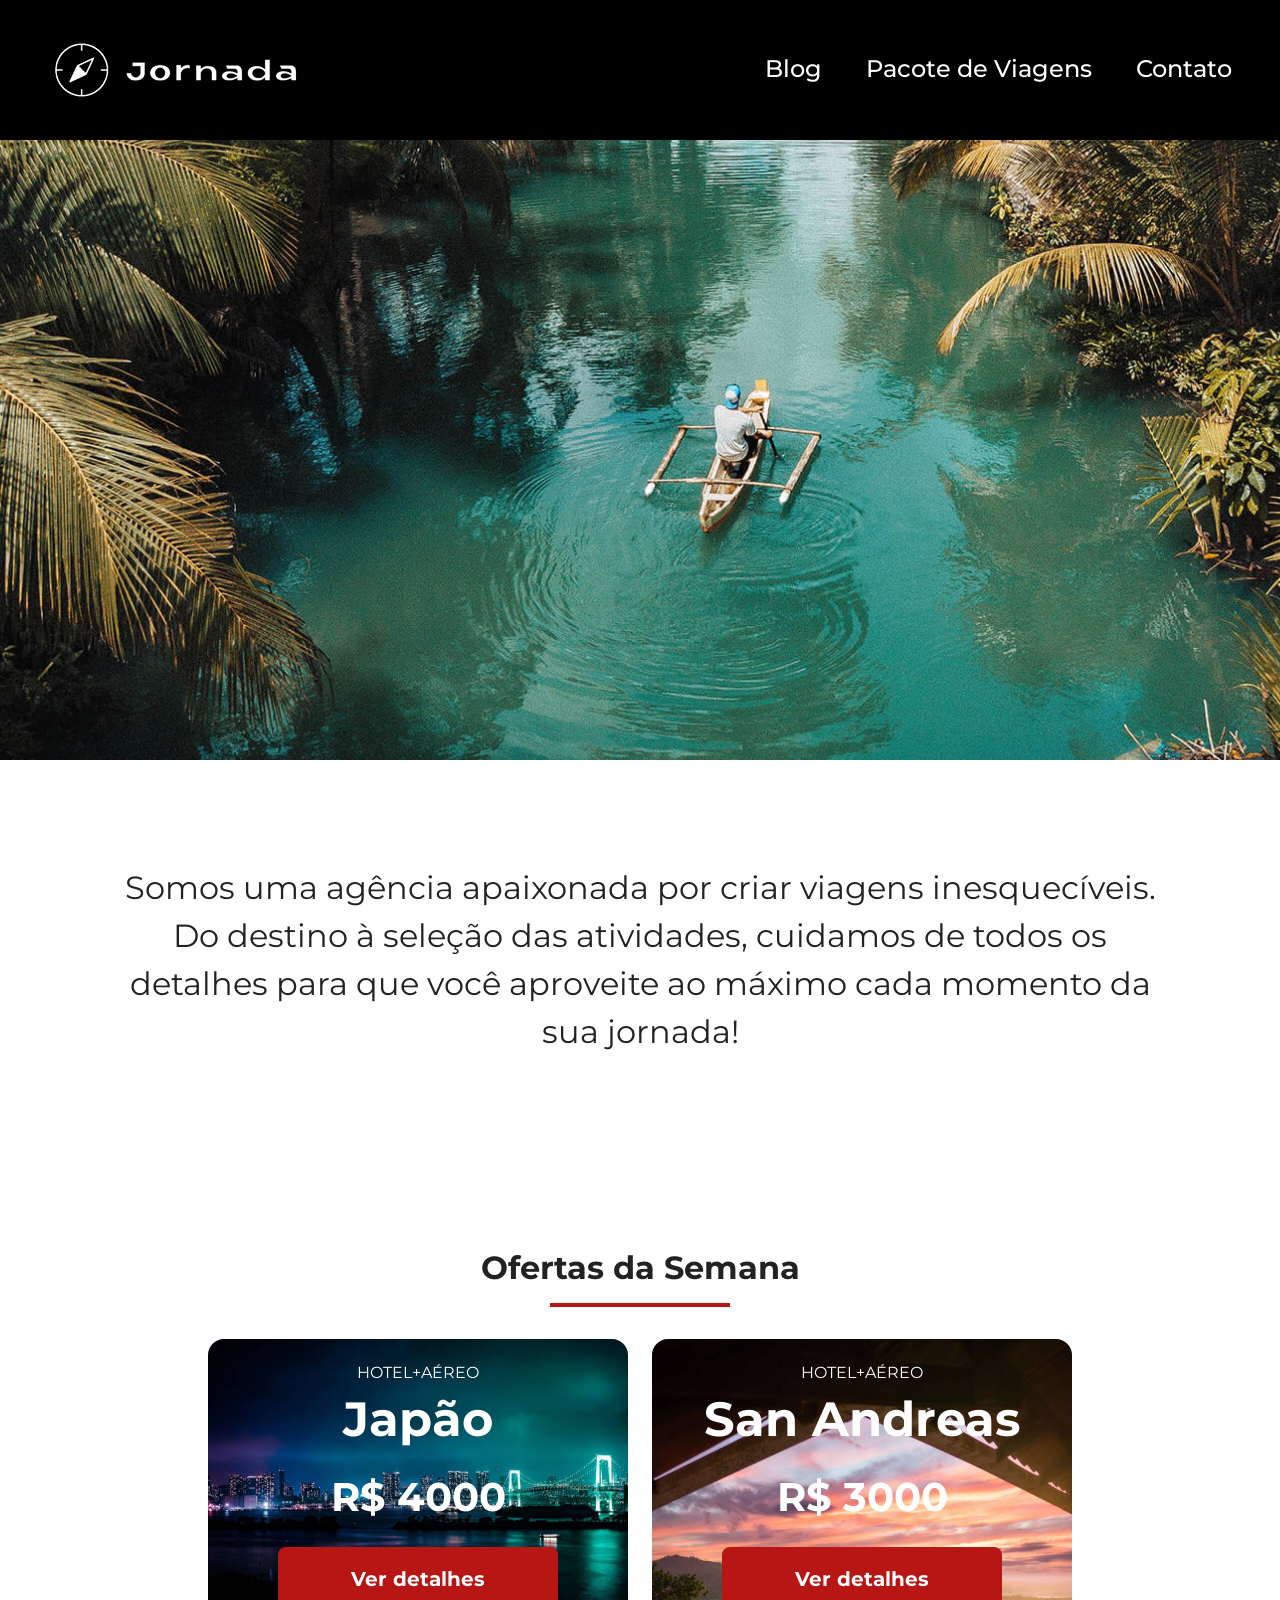
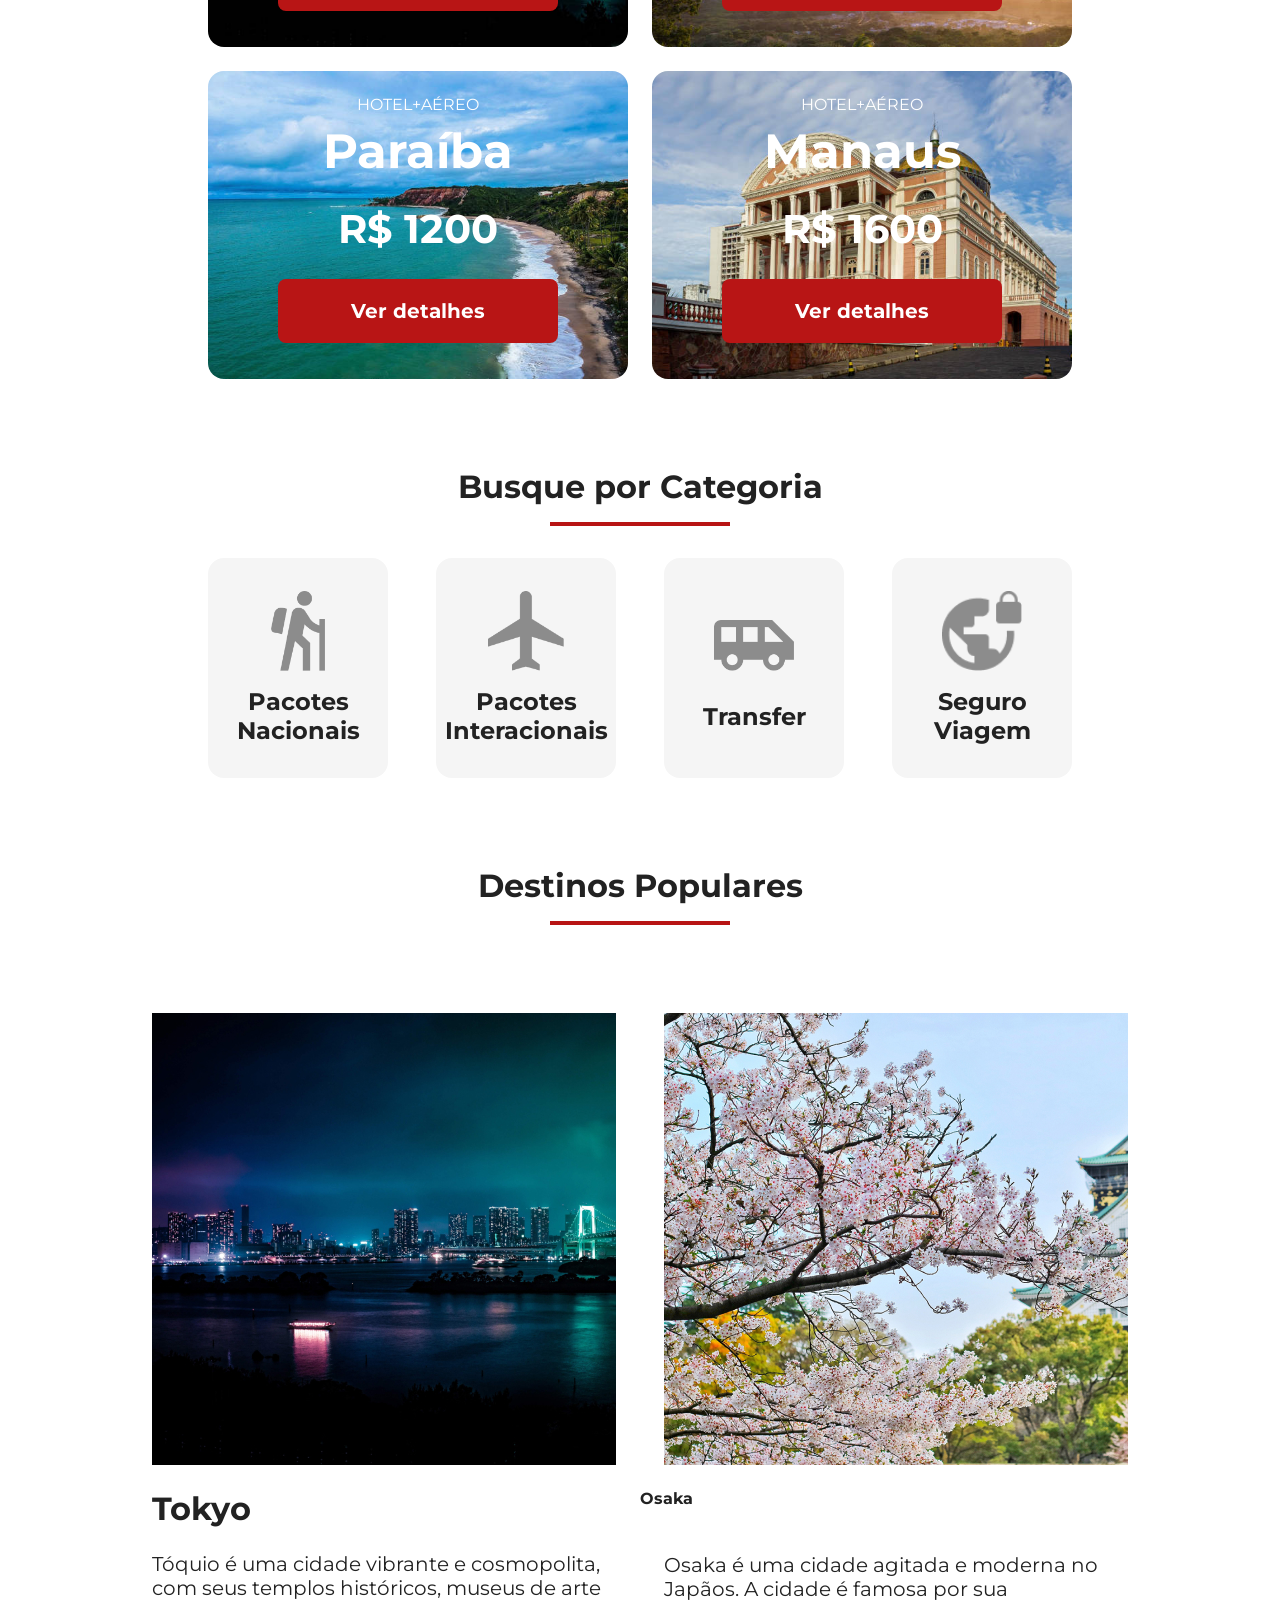
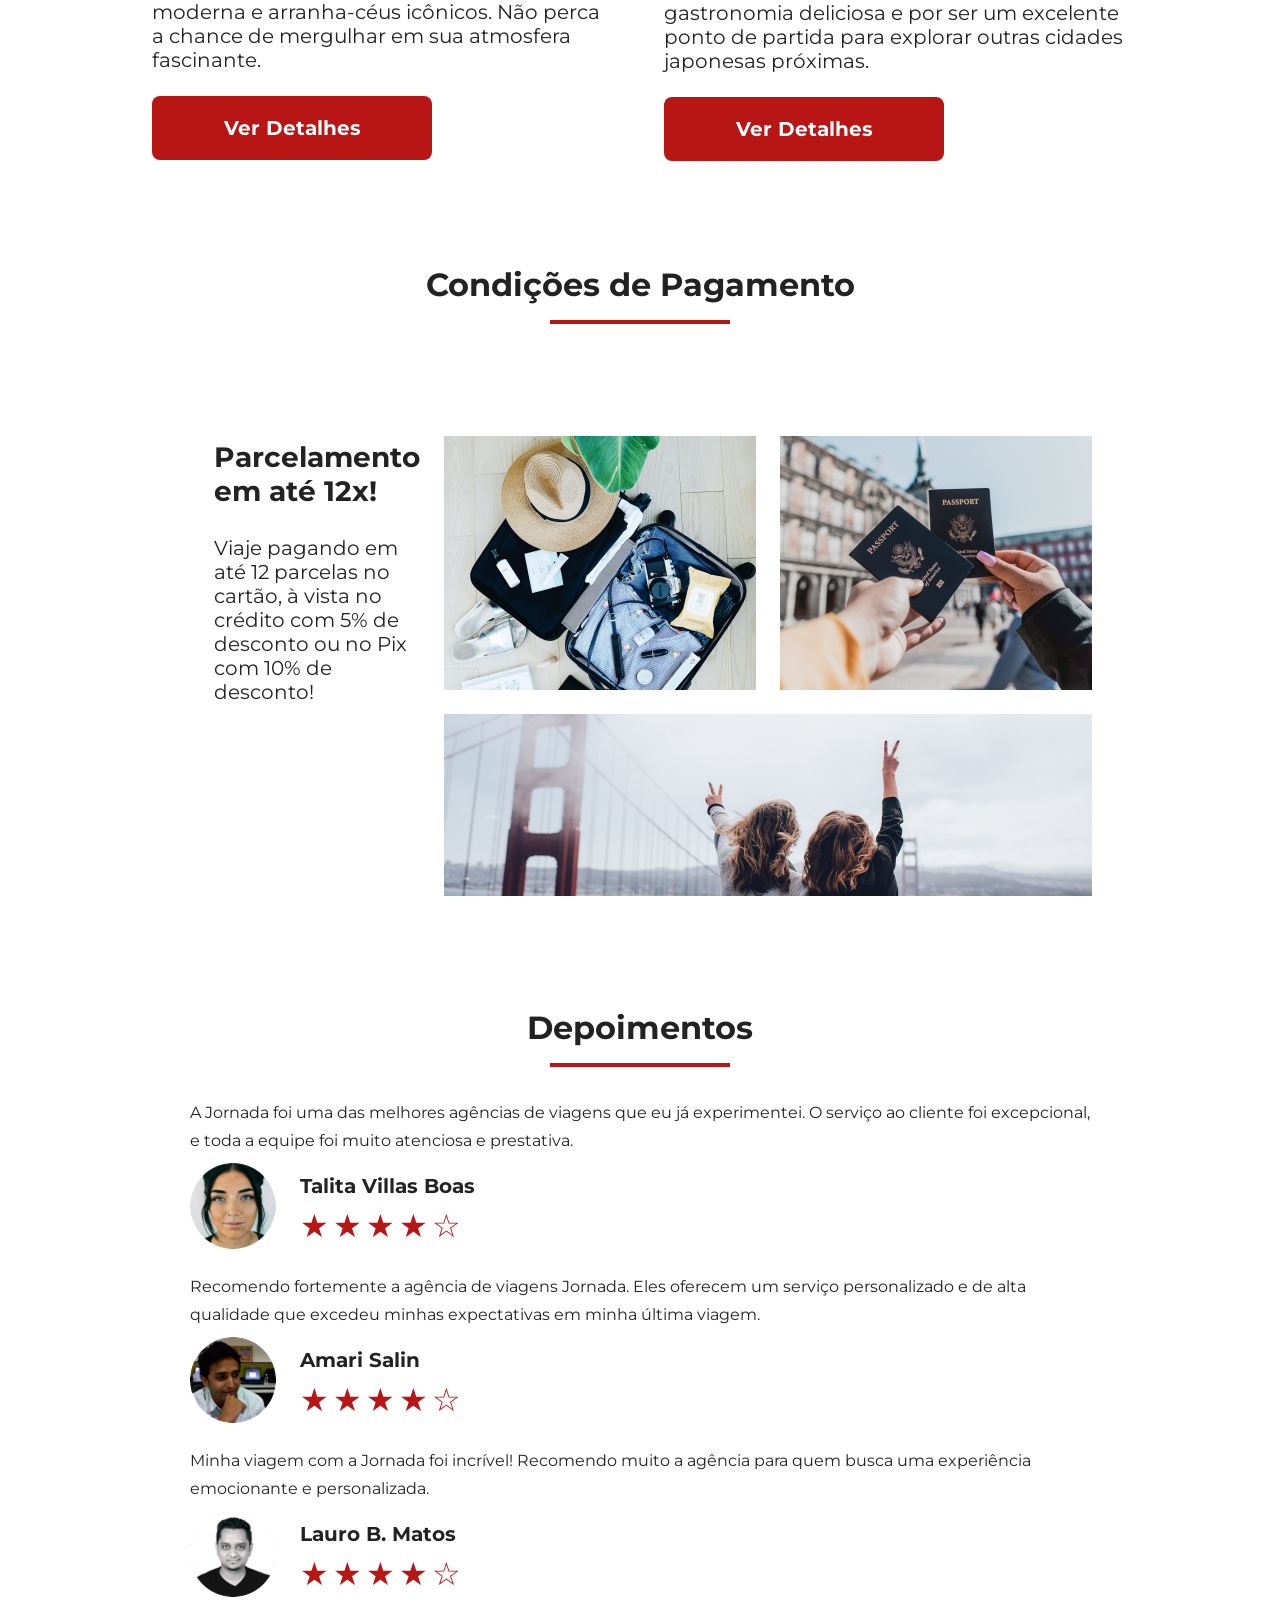
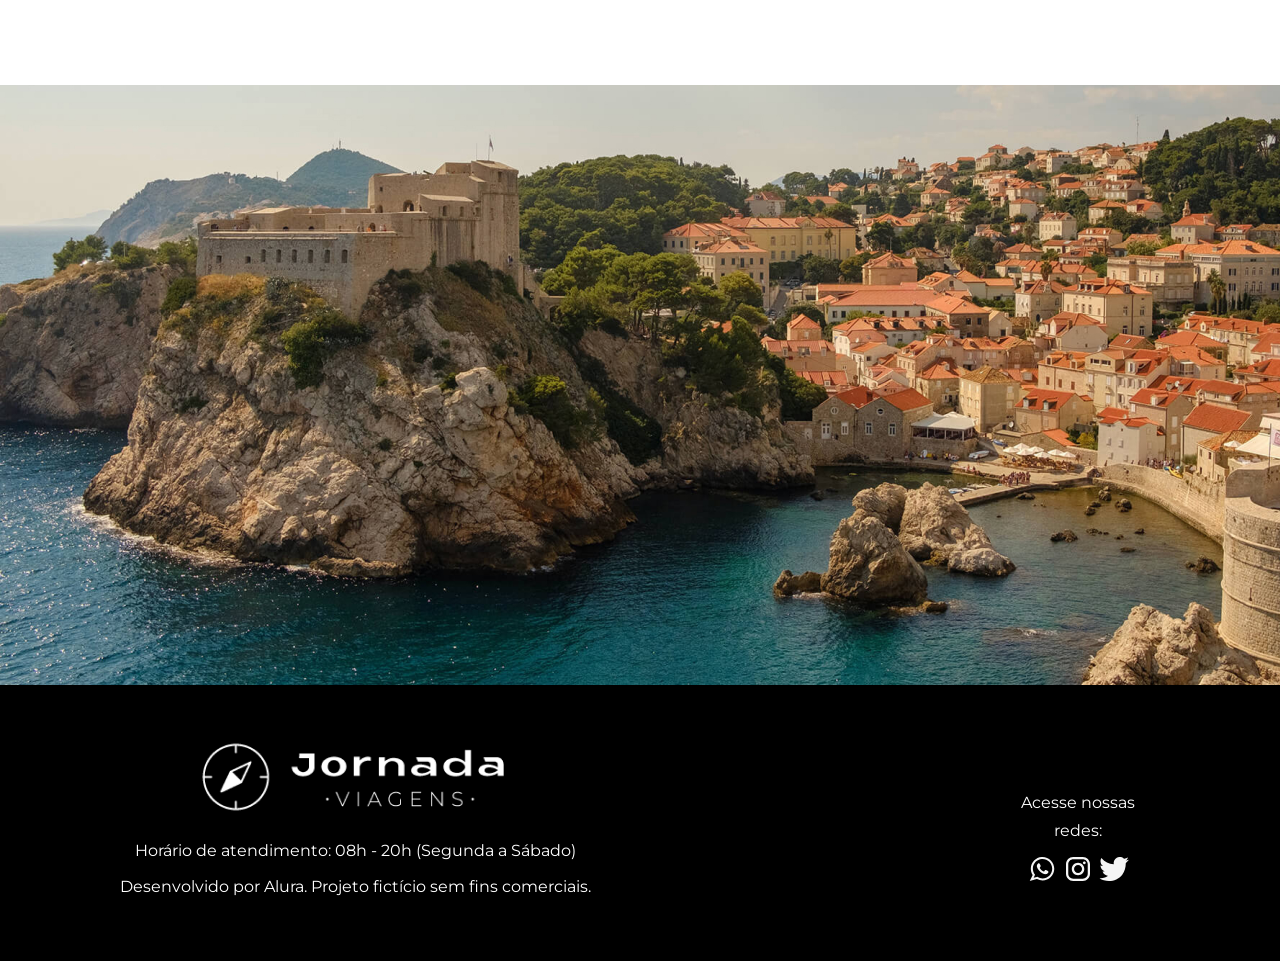
==== commit e13a8f9e: "finaliza footer" ====
--- a/index.html
+++ b/index.html
@@ -199,7 +199,7 @@
         <article class="item">
           <header>
             <div class="img-item-tokyo"></div>
-            <h4 class="content-title">Tokyo</h4>
+            <h3 class="content-title">Tokyo</h3>
           </header>
 
           <p class="content-text">
@@ -342,5 +342,33 @@
         </article>
       </div>
     </section>
+    <section class="hero">
+      <div class="hero-footer-img">
+      </div>
+    </section>
+    <footer class="main-footer">
+      <div class="footer-content">
+        <img src="./Img/Logo-branco.png" alt="Logo Jornada Viagens na cor Branca">
+        <p>Horário de atendimento: 08h - 20h (Segunda a Sábado)</p>
+        <p>Desenvolvido por Alura. Projeto fictício sem fins comerciais.</p>
+      </div>
+      <div class="footer-social">
+        <p>Acesse nossas redes:</p>
+
+        <a href="#" target="_blank" title="Entre em contato pelo whatsapp">
+          <img src="./Img/icon-Whatsapp.svg" alt="Logo do whatsapp">
+        </a>
+
+        <a href="#" target="_blank" title="Acesse nosso instagram">
+          <img src="./Img/icon-instragam.svg" alt="Logo do instagram">
+        </a>
+
+        <a href="#" target="_blank" title="Acesse nosso twitter">
+          <img src="./Img/icon-Twitter.svg" alt="Logo do twitter">
+        </a>
+
+      </div>
+
+    </footer>
   </body>
 </html>
--- a/Css/style.css
+++ b/Css/style.css
@@ -5,4 +5,5 @@
 @import url(categories.css);
 @import url(destination.css);
 @import url(payments.css);
-@import url(testimonials.css);+@import url(testimonials.css);
+@import url(footer.css);
